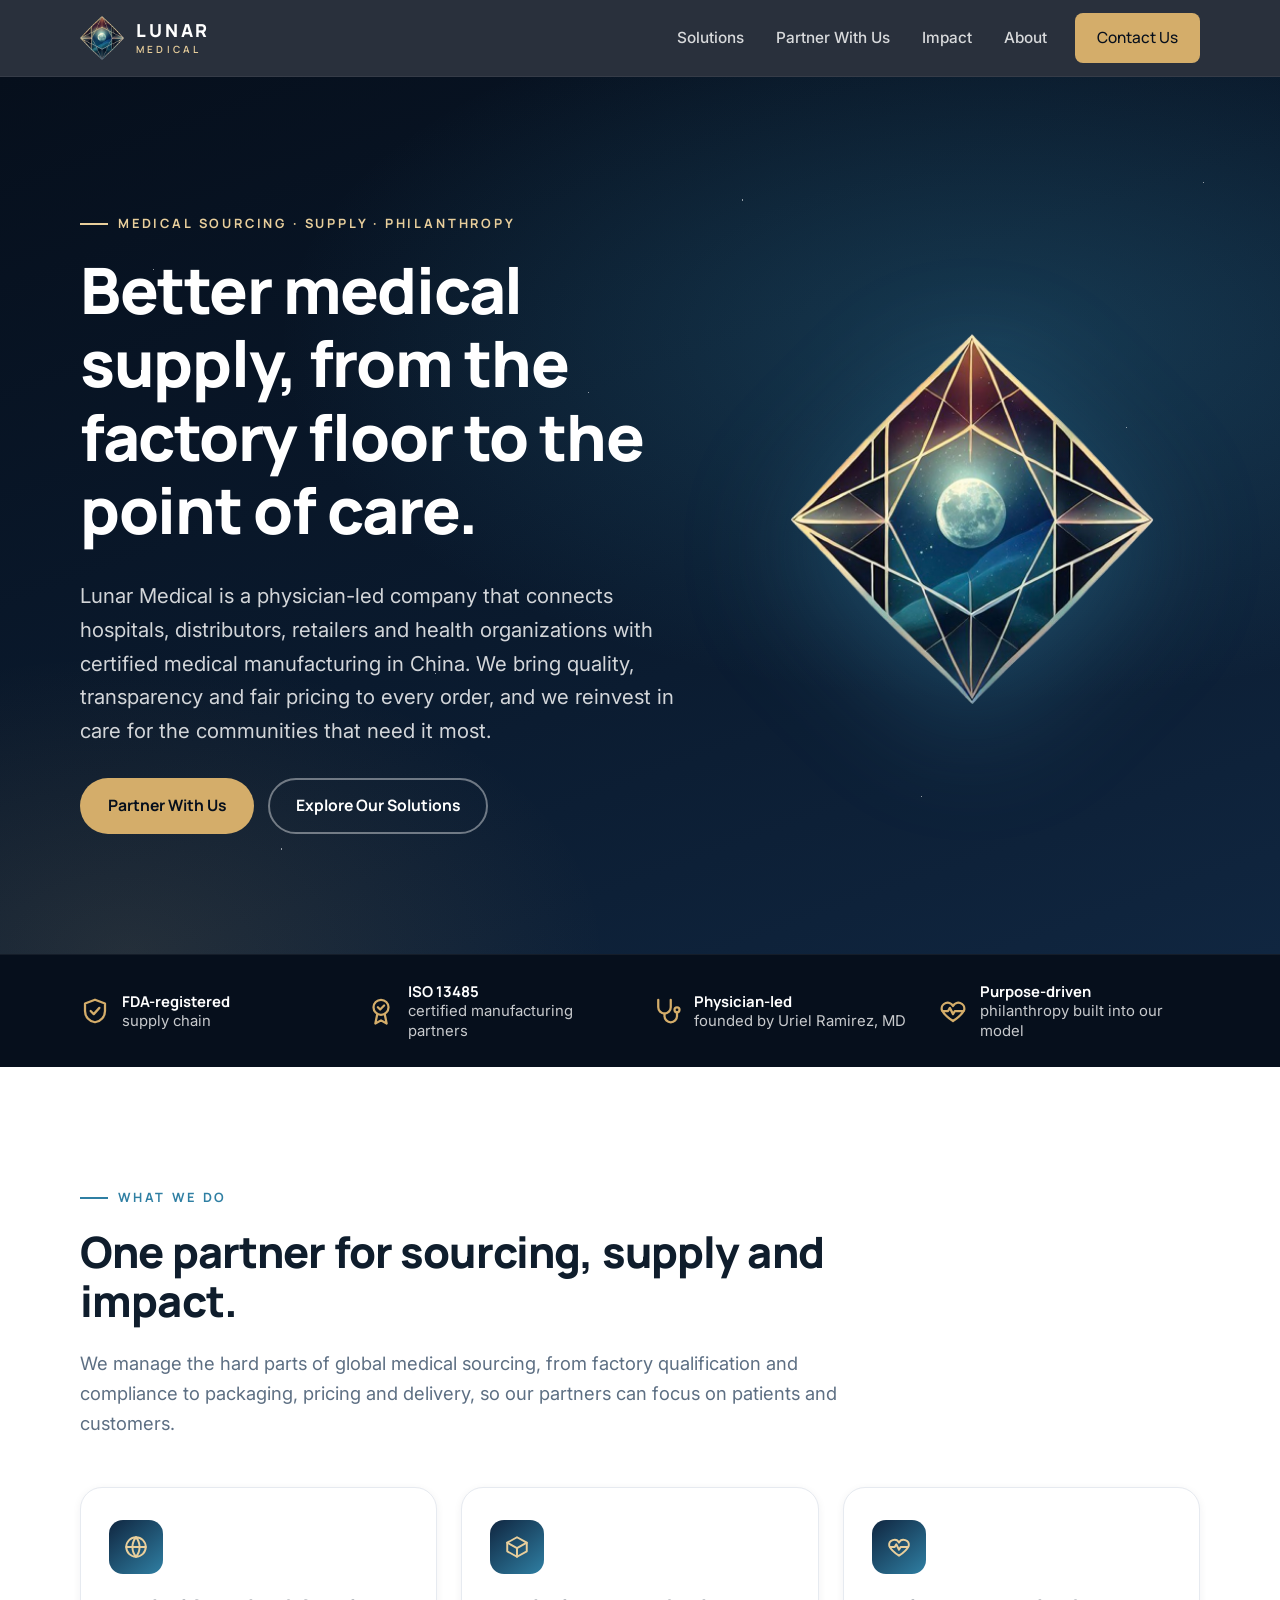
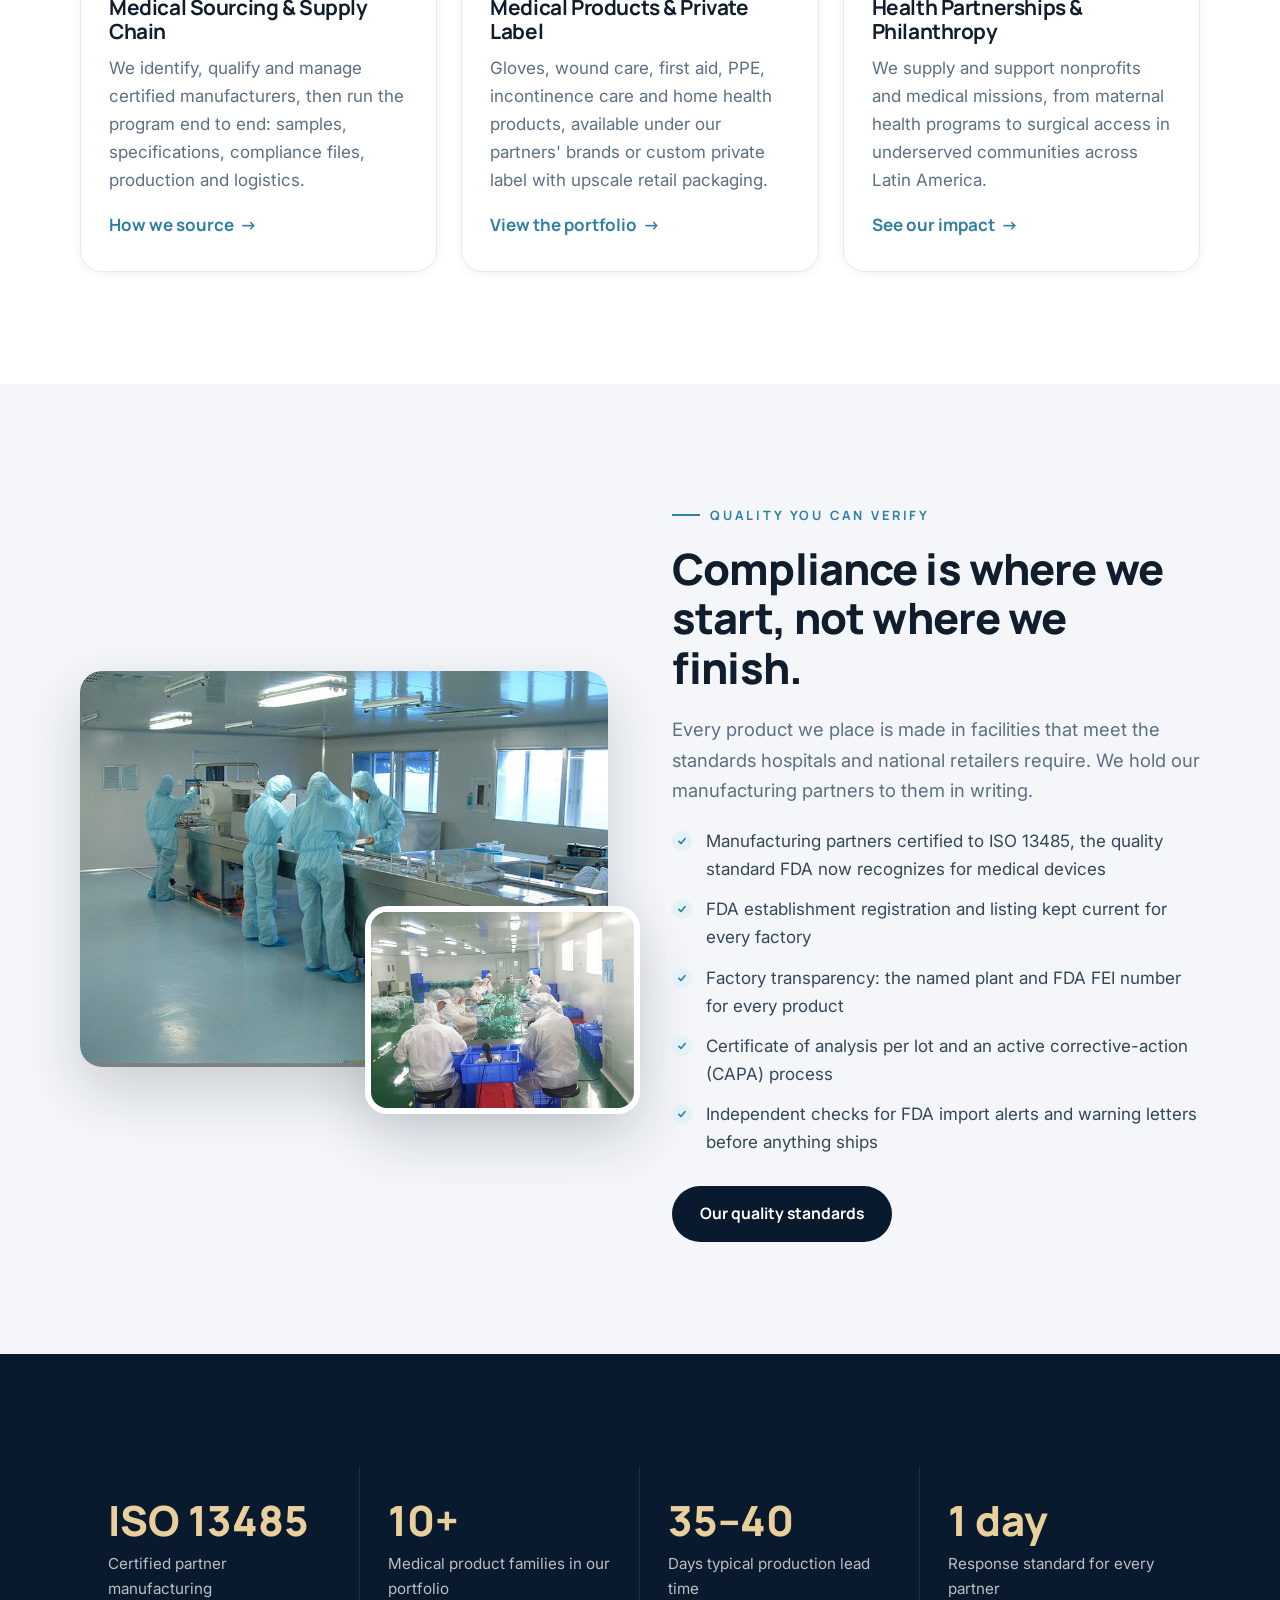
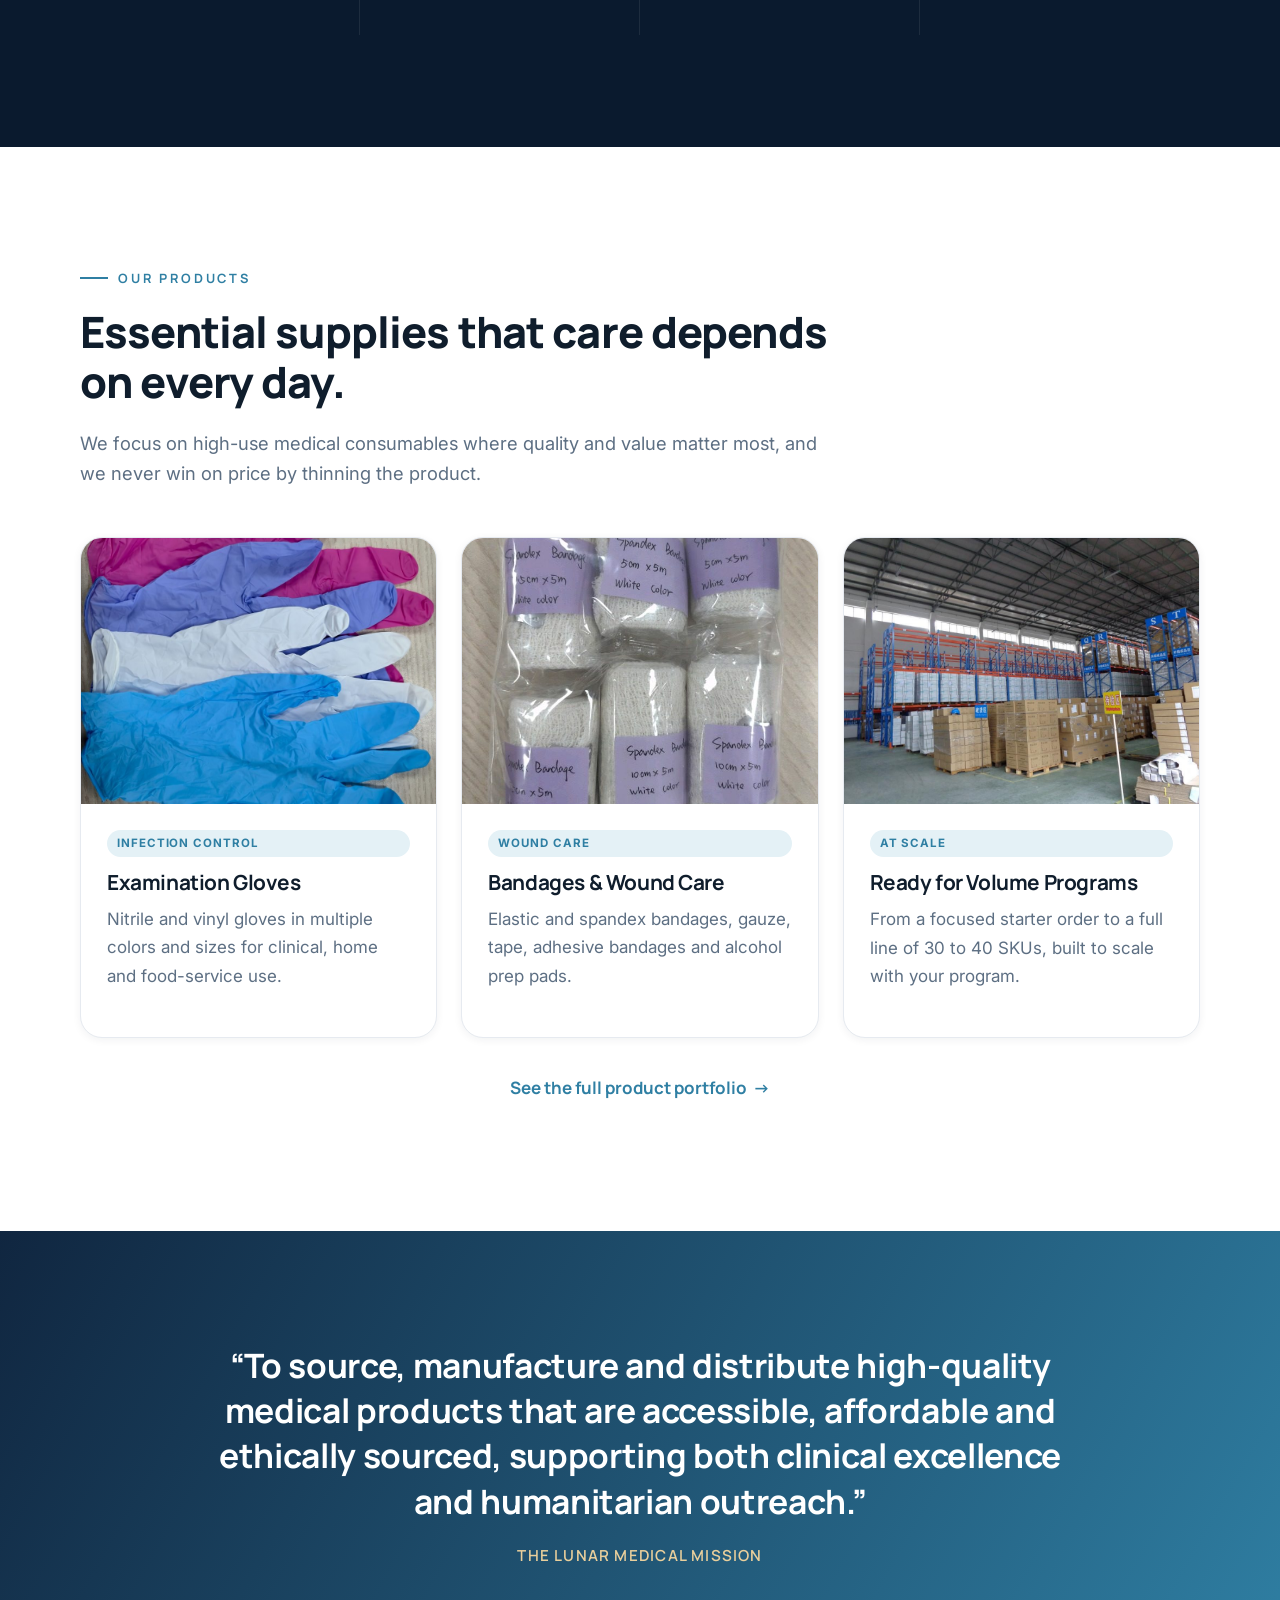
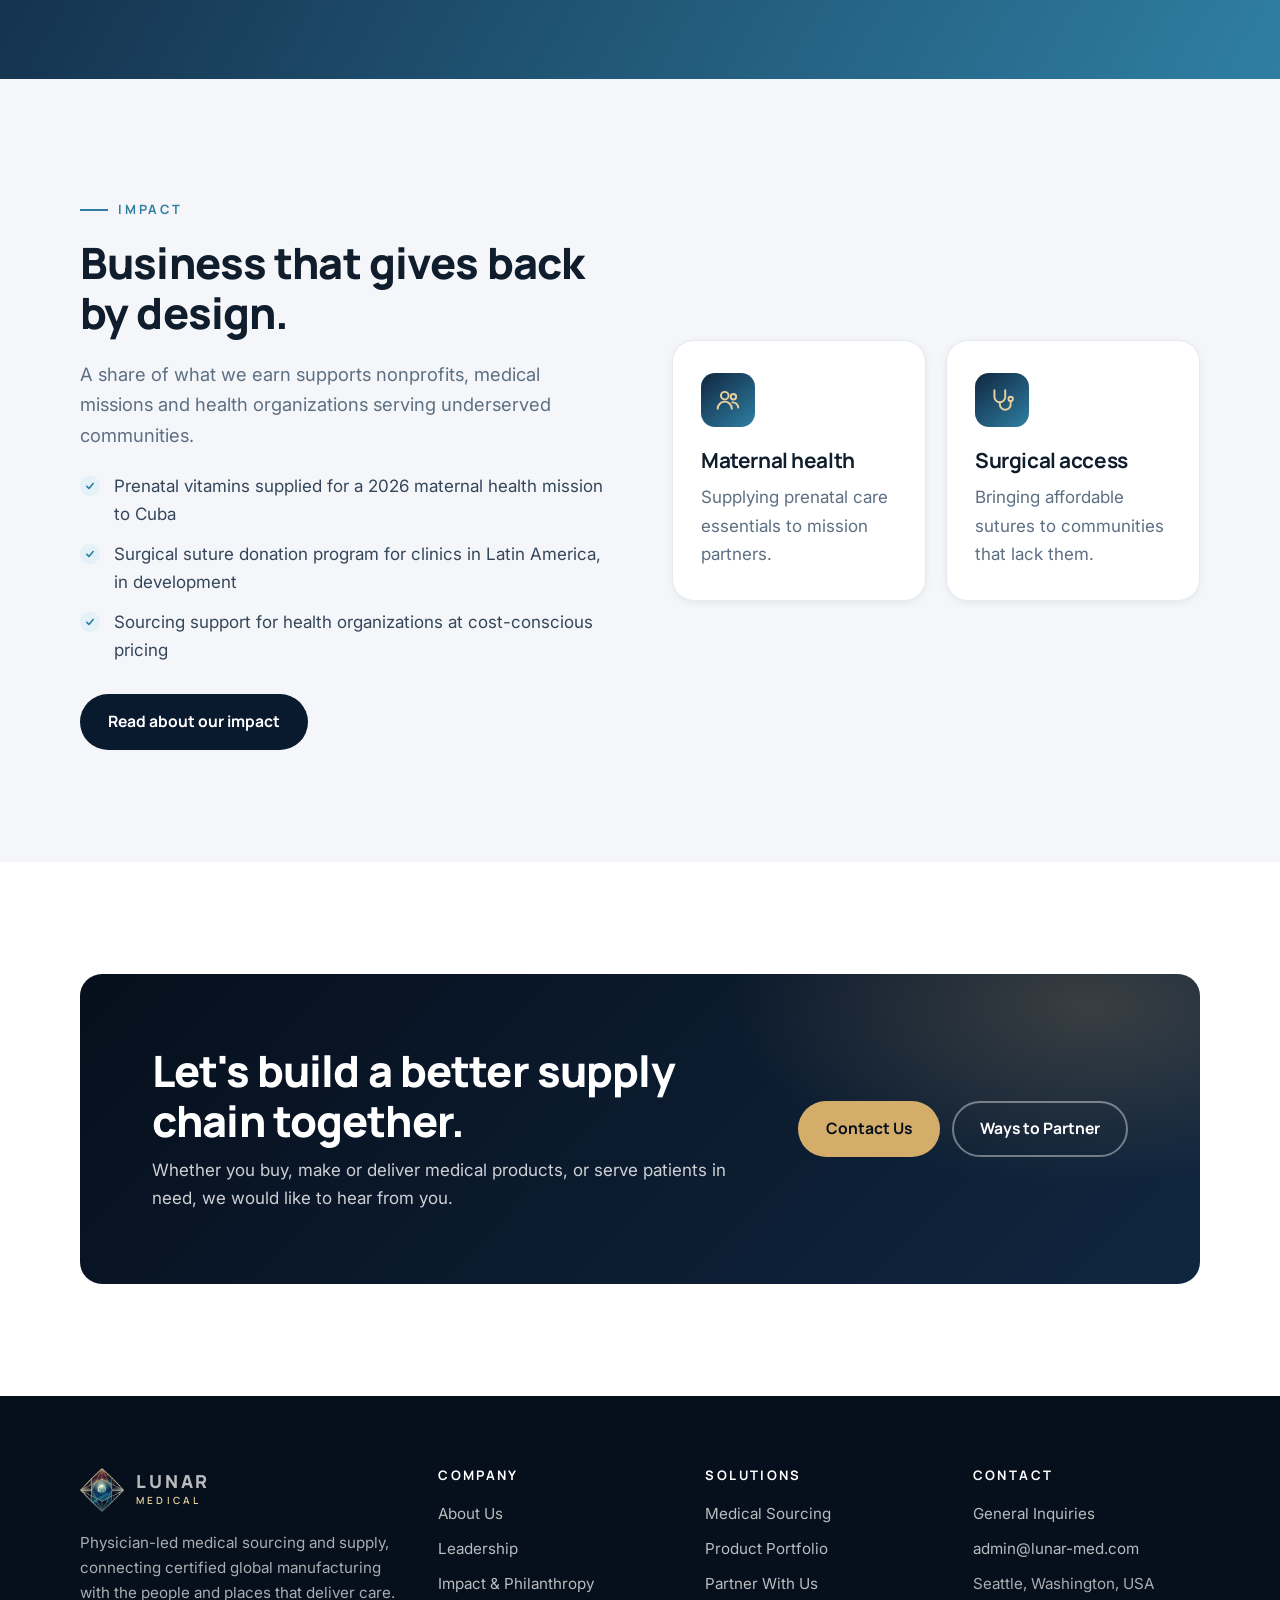
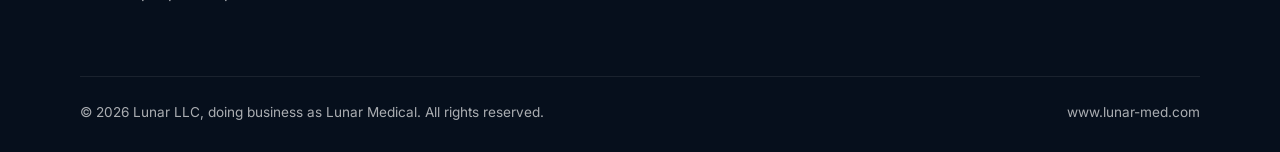
==== index.html @ c1285e65 "Add Lunar Medical company website Static multi-page site for www.lunar-med.com: home, solutions, par" ====
<!doctype html>
<html lang="en">
<head>
  <meta charset="utf-8">
  <meta name="viewport" content="width=device-width, initial-scale=1">
  <title>Lunar Medical | Medical Sourcing, Supply & Philanthropy</title>
  <meta name="description" content="Lunar Medical is a physician-led medical sourcing company connecting hospitals, distributors, retailers and health organizations with ISO 13485 certified, FDA-registered manufacturing.">
  <link rel="canonical" href="https://www.lunar-med.com/">
  <meta name="theme-color" content="#0a1a2e">
  <meta property="og:type" content="website">
  <meta property="og:site_name" content="Lunar Medical">
  <meta property="og:title" content="Lunar Medical | Medical Sourcing, Supply & Philanthropy">
  <meta property="og:description" content="Lunar Medical is a physician-led medical sourcing company connecting hospitals, distributors, retailers and health organizations with ISO 13485 certified, FDA-registered manufacturing.">
  <meta property="og:url" content="https://www.lunar-med.com/">
  <meta property="og:image" content="https://www.lunar-med.com/assets/img/og-image.jpg">
  <link rel="icon" type="image/png" sizes="32x32" href="assets/img/favicon-32.png">
  <link rel="apple-touch-icon" href="assets/img/favicon-180.png">
  <link rel="preconnect" href="https://fonts.googleapis.com">
  <link rel="preconnect" href="https://fonts.gstatic.com" crossorigin>
  <link href="https://fonts.googleapis.com/css2?family=Inter:wght@400;500;600;700&family=Manrope:wght@600;700;800&display=swap" rel="stylesheet">
  <link rel="stylesheet" href="assets/css/styles.css">
</head>
<body>
  <a class="skip-link" href="#main">Skip to content</a>
  <header class="site-header">
    <div class="container nav">
      <a class="brand" href="index.html" aria-label="Lunar Medical home">
        <img src="assets/img/logo-mark-128.png" alt="" width="44" height="44">
        <span class="brand-name">Lunar<small>Medical</small></span>
      </a>
      <button class="nav-toggle" aria-label="Open menu" aria-expanded="false" aria-controls="nav-links"><span></span></button>
      <nav aria-label="Main">
        <ul class="nav-links" id="nav-links">
          <li><a href="solutions.html">Solutions</a></li>
          <li><a href="partners.html">Partner With Us</a></li>
          <li><a href="impact.html">Impact</a></li>
          <li><a href="about.html">About</a></li>
          <li><a class="btn btn-gold" href="contact.html">Contact Us</a></li>
        </ul>
      </nav>
    </div>
  </header>

  <main id="main">
    <section class="hero" style="padding:0">
      <div class="container hero-grid">
        <div>
          <span class="eyebrow">Medical sourcing &middot; Supply &middot; Philanthropy</span>
          <h1>Better medical supply, from the factory floor to the point of care.</h1>
          <p class="hero-lead">Lunar Medical is a physician-led company that connects hospitals, distributors, retailers and health organizations with certified medical manufacturing in China. We bring quality, transparency and fair pricing to every order, and we reinvest in care for the communities that need it most.</p>
          <div class="hero-actions">
            <a class="btn btn-gold" href="partners.html">Partner With Us</a>
            <a class="btn btn-ghost" href="solutions.html">Explore Our Solutions</a>
          </div>
        </div>
        <div class="hero-mark">
          <img src="assets/img/logo-mark.png" alt="Lunar Medical emblem: a moon inside a geometric diamond" width="356" height="362">
        </div>
      </div>
    </section>

    <div class="trust-bar" role="region" aria-label="Our standards">
      <div class="container trust-items">
        <div class="trust-item"><svg viewBox="0 0 24 24" fill="none" stroke="currentColor" stroke-width="1.8" stroke-linecap="round" stroke-linejoin="round"><path d="M12 3l8 3v6c0 4.5-3.4 8.3-8 9-4.6-.7-8-4.5-8-9V6l8-3z"/><path d="M8.5 12l2.5 2.5 4.5-5"/></svg><span><strong>FDA-registered</strong>supply chain</span></div>
        <div class="trust-item"><svg viewBox="0 0 24 24" fill="none" stroke="currentColor" stroke-width="1.8" stroke-linecap="round" stroke-linejoin="round"><circle cx="12" cy="9" r="6"/><path d="M9 14.5L7.5 22l4.5-2.5 4.5 2.5-1.5-7.5"/><path d="M9.5 9l1.8 1.8L14.5 7.6"/></svg><span><strong>ISO 13485</strong>certified manufacturing partners</span></div>
        <div class="trust-item"><svg viewBox="0 0 24 24" fill="none" stroke="currentColor" stroke-width="1.8" stroke-linecap="round" stroke-linejoin="round"><path d="M5 3v6a5 5 0 0 0 10 0V3"/><path d="M10 14v2a5 5 0 0 0 10 0v-3"/><circle cx="20" cy="11" r="2"/></svg><span><strong>Physician-led</strong>founded by Uriel Ramirez, MD</span></div>
        <div class="trust-item"><svg viewBox="0 0 24 24" fill="none" stroke="currentColor" stroke-width="1.8" stroke-linecap="round" stroke-linejoin="round"><path d="M12 20s-7-4.4-9-9a4.8 4.8 0 0 1 9-3 4.8 4.8 0 0 1 9 3c-2 4.6-9 9-9 9z"/><path d="M3.5 12H8l1.5-2.5 2.5 5 1.5-2.5h7"/></svg><span><strong>Purpose-driven</strong>philanthropy built into our model</span></div>
      </div>
    </div>

    <section>
      <div class="container">
        <div class="section-head reveal">
          <span class="eyebrow">What we do</span>
          <h2>One partner for sourcing, supply and impact.</h2>
          <p class="lead">We manage the hard parts of global medical sourcing, from factory qualification and compliance to packaging, pricing and delivery, so our partners can focus on patients and customers.</p>
        </div>
        <div class="grid-3">
          <article class="card reveal">
            <div class="card-icon"><svg viewBox="0 0 24 24" fill="none" stroke="currentColor" stroke-width="1.8" stroke-linecap="round" stroke-linejoin="round"><circle cx="12" cy="12" r="9"/><path d="M3 12h18M12 3a14 14 0 0 1 0 18M12 3a14 14 0 0 0 0 18"/></svg></div>
            <h3>Medical Sourcing &amp; Supply Chain</h3>
            <p>We identify, qualify and manage certified manufacturers, then run the program end to end: samples, specifications, compliance files, production and logistics.</p>
            <a class="link-arrow" href="solutions.html#sourcing">How we source</a>
          </article>
          <article class="card reveal">
            <div class="card-icon"><svg viewBox="0 0 24 24" fill="none" stroke="currentColor" stroke-width="1.8" stroke-linecap="round" stroke-linejoin="round"><path d="M21 8l-9-5-9 5 9 5 9-5z"/><path d="M3 8v8l9 5 9-5V8"/><path d="M12 13v8"/></svg></div>
            <h3>Medical Products &amp; Private Label</h3>
            <p>Gloves, wound care, first aid, PPE, incontinence care and home health products, available under our partners' brands or custom private label with upscale retail packaging.</p>
            <a class="link-arrow" href="solutions.html#products">View the portfolio</a>
          </article>
          <article class="card reveal">
            <div class="card-icon"><svg viewBox="0 0 24 24" fill="none" stroke="currentColor" stroke-width="1.8" stroke-linecap="round" stroke-linejoin="round"><path d="M12 20s-7-4.4-9-9a4.8 4.8 0 0 1 9-3 4.8 4.8 0 0 1 9 3c-2 4.6-9 9-9 9z"/><path d="M3.5 12H8l1.5-2.5 2.5 5 1.5-2.5h7"/></svg></div>
            <h3>Health Partnerships &amp; Philanthropy</h3>
            <p>We supply and support nonprofits and medical missions, from maternal health programs to surgical access in underserved communities across Latin America.</p>
            <a class="link-arrow" href="impact.html">See our impact</a>
          </article>
        </div>
      </div>
    </section>

    <section class="section-tint">
      <div class="container grid-2">
        <div class="media-stack reveal">
          <div class="media-frame"><img src="assets/img/cleanroom-packaging.jpg" alt="Technicians in protective cleanroom suits operating a medical packaging line" width="800" height="600" loading="lazy"></div>
          <div class="media-frame"><img src="assets/img/cleanroom-assembly.jpg" alt="Production staff assembling medical devices in a cleanroom" width="800" height="602" loading="lazy"></div>
        </div>
        <div class="reveal">
          <span class="eyebrow">Quality you can verify</span>
          <h2>Compliance is where we start, not where we finish.</h2>
          <p class="lead">Every product we place is made in facilities that meet the standards hospitals and national retailers require. We hold our manufacturing partners to them in writing.</p>
          <ul class="check-list">
            <li>Manufacturing partners certified to ISO 13485, the quality standard FDA now recognizes for medical devices</li>
            <li>FDA establishment registration and listing kept current for every factory</li>
            <li>Factory transparency: the named plant and FDA FEI number for every product</li>
            <li>Certificate of analysis per lot and an active corrective-action (CAPA) process</li>
            <li>Independent checks for FDA import alerts and warning letters before anything ships</li>
          </ul>
          <a class="btn btn-dark" href="solutions.html#quality">Our quality standards</a>
        </div>
      </div>
    </section>

    <section class="section-dark">
      <div class="container">
        <div class="stats reveal">
          <div class="stat"><div class="stat-value">ISO 13485</div><div class="stat-label">Certified partner manufacturing</div></div>
          <div class="stat"><div class="stat-value">10+</div><div class="stat-label">Medical product families in our portfolio</div></div>
          <div class="stat"><div class="stat-value">35&ndash;40</div><div class="stat-label">Days typical production lead time</div></div>
          <div class="stat"><div class="stat-value">1 day</div><div class="stat-label">Response standard for every partner</div></div>
        </div>
      </div>
    </section>

    <section>
      <div class="container">
        <div class="section-head reveal">
          <span class="eyebrow">Our products</span>
          <h2>Essential supplies that care depends on every day.</h2>
          <p class="lead">We focus on high-use medical consumables where quality and value matter most, and we never win on price by thinning the product.</p>
        </div>
        <div class="grid-3">
          <article class="card photo-card reveal">
            <img src="assets/img/gloves.jpg" alt="Nitrile and vinyl examination gloves in blue, white, purple and pink" width="900" height="1200" loading="lazy">
            <div class="card-body">
              <span class="tag">Infection control</span>
              <h3>Examination Gloves</h3>
              <p>Nitrile and vinyl gloves in multiple colors and sizes for clinical, home and food-service use.</p>
            </div>
          </article>
          <article class="card photo-card reveal">
            <img src="assets/img/bandages.jpg" alt="Rolls of elastic bandages labeled with size and color" width="655" height="891" loading="lazy">
            <div class="card-body">
              <span class="tag">Wound care</span>
              <h3>Bandages &amp; Wound Care</h3>
              <p>Elastic and spandex bandages, gauze, tape, adhesive bandages and alcohol prep pads.</p>
            </div>
          </article>
          <article class="card photo-card reveal">
            <img src="assets/img/warehouse.jpg" alt="Medical products stacked on pallets and racking in a finished-goods warehouse" width="1000" height="750" loading="lazy">
            <div class="card-body">
              <span class="tag">At scale</span>
              <h3>Ready for Volume Programs</h3>
              <p>From a focused starter order to a full line of 30 to 40 SKUs, built to scale with your program.</p>
            </div>
          </article>
        </div>
        <p class="center" style="margin-top:36px"><a class="link-arrow" href="solutions.html#products">See the full product portfolio</a></p>
      </div>
    </section>

    <section class="mission-band">
      <div class="container reveal">
        <blockquote>
          &ldquo;To source, manufacture and distribute high-quality medical products that are accessible, affordable and ethically sourced, supporting both clinical excellence and humanitarian outreach.&rdquo;
          <cite>The Lunar Medical mission</cite>
        </blockquote>
      </div>
    </section>

    <section class="section-tint">
      <div class="container grid-2">
        <div class="reveal">
          <span class="eyebrow">Impact</span>
          <h2>Business that gives back by design.</h2>
          <p class="lead">A share of what we earn supports nonprofits, medical missions and health organizations serving underserved communities.</p>
          <ul class="check-list">
            <li>Prenatal vitamins supplied for a 2026 maternal health mission to Cuba</li>
            <li>Surgical suture donation program for clinics in Latin America, in development</li>
            <li>Sourcing support for health organizations at cost-conscious pricing</li>
          </ul>
          <a class="btn btn-dark" href="impact.html">Read about our impact</a>
        </div>
        <div class="grid-2" style="gap:20px">
          <article class="card reveal">
            <div class="card-icon"><svg viewBox="0 0 24 24" fill="none" stroke="currentColor" stroke-width="1.8" stroke-linecap="round" stroke-linejoin="round"><circle cx="9" cy="8" r="3.5"/><path d="M2.5 20a6.5 6.5 0 0 1 13 0"/><circle cx="17" cy="9" r="2.5"/><path d="M16 14.2a5 5 0 0 1 5.5 4.8"/></svg></div>
            <h3>Maternal health</h3>
            <p class="mb-0">Supplying prenatal care essentials to mission partners.</p>
          </article>
          <article class="card reveal">
            <div class="card-icon"><svg viewBox="0 0 24 24" fill="none" stroke="currentColor" stroke-width="1.8" stroke-linecap="round" stroke-linejoin="round"><path d="M5 3v6a5 5 0 0 0 10 0V3"/><path d="M10 14v2a5 5 0 0 0 10 0v-3"/><circle cx="20" cy="11" r="2"/></svg></div>
            <h3>Surgical access</h3>
            <p class="mb-0">Bringing affordable sutures to communities that lack them.</p>
          </article>
        </div>
      </div>
    </section>

    <section>
      <div class="container">
        <div class="cta reveal">
          <div>
            <h2>Let's build a better supply chain together.</h2>
            <p>Whether you buy, make or deliver medical products, or serve patients in need, we would like to hear from you.</p>
          </div>
          <div class="cta-actions">
            <a class="btn btn-gold" href="contact.html">Contact Us</a>
            <a class="btn btn-ghost" href="partners.html">Ways to Partner</a>
          </div>
        </div>
      </div>
    </section>
  </main>

  <footer class="site-footer">
    <div class="container">
      <div class="footer-grid">
        <div class="footer-brand">
          <a class="brand" href="index.html" aria-label="Lunar Medical home">
            <img src="assets/img/logo-mark-128.png" alt="" width="44" height="44">
            <span class="brand-name">Lunar<small>Medical</small></span>
          </a>
          <p>Physician-led medical sourcing and supply, connecting certified global manufacturing with the people and places that deliver care.</p>
        </div>
        <div>
          <h4>Company</h4>
          <ul>
            <li><a href="about.html">About Us</a></li>
            <li><a href="about.html#leadership">Leadership</a></li>
            <li><a href="impact.html">Impact &amp; Philanthropy</a></li>
          </ul>
        </div>
        <div>
          <h4>Solutions</h4>
          <ul>
            <li><a href="solutions.html#sourcing">Medical Sourcing</a></li>
            <li><a href="solutions.html#products">Product Portfolio</a></li>
            <li><a href="partners.html">Partner With Us</a></li>
          </ul>
        </div>
        <div>
          <h4>Contact</h4>
          <ul>
            <li><a href="contact.html">General Inquiries</a></li>
            <li><a href="mailto:admin@lunar-med.com">admin@lunar-med.com</a></li>
            <li>Seattle, Washington, USA</li>
          </ul>
        </div>
      </div>
      <div class="footer-bottom">
        <span>&copy; <span data-year>2026</span> Lunar LLC, doing business as Lunar Medical. All rights reserved.</span>
        <span>www.lunar-med.com</span>
      </div>
    </div>
  </footer>

  <script src="assets/js/main.js" defer></script>
</body>
</html>
---- assets/css/styles.css ----
/* Lunar Medical — site styles
   Palette drawn from the Lunar mark: night-sky navy, moonlight silver,
   ocean teal and the gold facet lines. */

:root {
  --navy-950: #060f1c;
  --navy-900: #0a1a2e;
  --navy-800: #102640;
  --navy-700: #183559;
  --teal-600: #2f7fa3;
  --teal-500: #3a93b8;
  --teal-100: #e4f1f6;
  --gold-500: #d4ad6a;
  --gold-300: #e9cf9c;
  --silver-100: #f4f6f9;
  --silver-200: #e6eaf0;
  --ink-900: #0f1d2c;
  --ink-700: #34465a;
  --ink-500: #5d6f83;
  --white: #ffffff;

  --font-head: "Manrope", "Segoe UI", system-ui, sans-serif;
  --font-body: "Inter", "Segoe UI", system-ui, sans-serif;

  --radius: 14px;
  --radius-lg: 22px;
  --shadow-sm: 0 2px 8px rgba(10, 26, 46, 0.06);
  --shadow-md: 0 12px 32px rgba(10, 26, 46, 0.10);
  --shadow-lg: 0 24px 60px rgba(10, 26, 46, 0.18);
  --max: 1200px;
  --gutter: clamp(16px, 4vw, 40px);
}

*, *::before, *::after { box-sizing: border-box; }

html { scroll-behavior: smooth; -webkit-text-size-adjust: 100%; }

body {
  margin: 0;
  font-family: var(--font-body);
  font-size: 17px;
  line-height: 1.65;
  color: var(--ink-700);
  background: var(--white);
  -webkit-font-smoothing: antialiased;
}

img { max-width: 100%; display: block; }
a { color: var(--teal-600); text-decoration: none; }
a:hover { color: var(--navy-700); }

h1, h2, h3, h4 {
  font-family: var(--font-head);
  color: var(--ink-900);
  line-height: 1.15;
  margin: 0 0 0.5em;
  letter-spacing: -0.02em;
}
h1 { font-size: clamp(2.3rem, 5.2vw, 4rem); font-weight: 800; }
h2 { font-size: clamp(1.8rem, 3.4vw, 2.7rem); font-weight: 800; }
h3 { font-size: 1.3rem; font-weight: 700; }
p { margin: 0 0 1em; }

.container { width: 100%; max-width: var(--max); margin: 0 auto; padding: 0 var(--gutter); }

.skip-link {
  position: absolute; left: -9999px; top: 0;
  background: var(--gold-500); color: var(--navy-950); padding: 10px 16px; z-index: 1000;
}
.skip-link:focus { left: 12px; top: 12px; }

:focus-visible { outline: 3px solid var(--gold-500); outline-offset: 3px; }

/* ---------- Header ---------- */
.site-header {
  position: sticky; top: 0; z-index: 100;
  background: rgba(6, 15, 28, 0.86);
  backdrop-filter: saturate(140%) blur(14px);
  -webkit-backdrop-filter: saturate(140%) blur(14px);
  border-bottom: 1px solid rgba(255, 255, 255, 0.06);
}
.nav { display: flex; align-items: center; justify-content: space-between; height: 76px; }
.brand { display: flex; align-items: center; gap: 12px; color: var(--white); }
.brand:hover { color: var(--white); }
.brand img { width: 44px; height: 44px; object-fit: contain; }
.brand-name {
  font-family: var(--font-head); font-weight: 800; font-size: 1.12rem;
  letter-spacing: 0.16em; text-transform: uppercase; line-height: 1;
}
.brand-name small {
  display: block; font-size: 0.62rem; letter-spacing: 0.32em;
  color: var(--gold-300); font-weight: 600; margin-top: 5px;
}

.nav-links { display: flex; align-items: center; gap: 4px; list-style: none; margin: 0; padding: 0; }
.nav-links a {
  display: block; padding: 10px 14px; border-radius: 8px;
  color: rgba(255, 255, 255, 0.82); font-weight: 500; font-size: 0.96rem;
}
.nav-links a:hover, .nav-links a[aria-current="page"] { color: var(--white); background: rgba(255, 255, 255, 0.07); }
.nav-links .btn { margin-left: 10px; }

.nav-toggle {
  display: none; background: none; border: 0; color: var(--white);
  width: 44px; height: 44px; border-radius: 8px; cursor: pointer;
}
.nav-toggle span, .nav-toggle span::before, .nav-toggle span::after {
  display: block; width: 22px; height: 2px; background: currentColor; margin: 0 auto;
  position: relative; transition: transform .25s ease, opacity .25s ease;
}
.nav-toggle span::before, .nav-toggle span::after { content: ""; position: absolute; left: 0; }
.nav-toggle span::before { top: -7px; }
.nav-toggle span::after { top: 7px; }
.nav-open .nav-toggle span { background: transparent; }
.nav-open .nav-toggle span::before { transform: translateY(7px) rotate(45deg); }
.nav-open .nav-toggle span::after { transform: translateY(-7px) rotate(-45deg); }

@media (max-width: 920px) {
  .nav-toggle { display: block; }
  .nav-links {
    position: absolute; top: 76px; left: 0; right: 0;
    flex-direction: column; align-items: stretch; gap: 0;
    background: var(--navy-950); padding: 8px var(--gutter) 20px;
    border-bottom: 1px solid rgba(255, 255, 255, 0.08);
    display: none;
  }
  .nav-open .nav-links { display: flex; }
  .nav-links a { padding: 14px 6px; border-bottom: 1px solid rgba(255, 255, 255, 0.06); border-radius: 0; }
  .nav-links .btn { margin: 16px 0 0; text-align: center; border-radius: 999px; }
}

/* ---------- Buttons ---------- */
.btn {
  display: inline-flex; align-items: center; justify-content: center; gap: 8px;
  padding: 13px 26px; border-radius: 999px; border: 2px solid transparent;
  font-family: var(--font-head); font-weight: 700; font-size: 0.98rem;
  cursor: pointer; transition: transform .15s ease, background .2s ease, color .2s ease, border-color .2s ease;
}
.btn:hover { transform: translateY(-1px); }
.btn-gold { background: var(--gold-500); color: var(--navy-950) !important; }
.btn-gold:hover { background: var(--gold-300); }
.btn-ghost { border-color: rgba(255, 255, 255, 0.4); color: var(--white) !important; }
.btn-ghost:hover { border-color: var(--white); background: rgba(255, 255, 255, 0.08); }
.btn-dark { background: var(--navy-900); color: var(--white) !important; }
.btn-dark:hover { background: var(--navy-700); }
.btn-outline { border-color: var(--navy-900); color: var(--navy-900) !important; }
.btn-outline:hover { background: var(--navy-900); color: var(--white) !important; }
.nav-links .btn { padding: 10px 20px; }
.nav-links a.btn:hover, .nav-links a.btn[aria-current="page"] { background: var(--gold-300); color: var(--navy-950); }

.link-arrow { font-weight: 700; font-family: var(--font-head); display: inline-flex; align-items: center; gap: 6px; }
.link-arrow::after { content: "→"; transition: transform .2s ease; }
.link-arrow:hover::after { transform: translateX(4px); }

/* ---------- Hero ---------- */
.hero {
  position: relative; overflow: hidden; color: var(--white);
  background:
    radial-gradient(1200px 600px at 78% 30%, rgba(58, 147, 184, 0.28), transparent 60%),
    radial-gradient(800px 500px at 10% 100%, rgba(212, 173, 106, 0.12), transparent 60%),
    linear-gradient(160deg, var(--navy-950) 0%, var(--navy-900) 55%, var(--navy-800) 100%);
}
.hero::before {
  /* faint starfield */
  content: ""; position: absolute; inset: 0; opacity: .55; pointer-events: none;
  background-image:
    radial-gradient(1px 1px at 12% 22%, #fff 50%, transparent 51%),
    radial-gradient(1px 1px at 34% 68%, #fff 50%, transparent 51%),
    radial-gradient(1.5px 1.5px at 58% 14%, #fff 50%, transparent 51%),
    radial-gradient(1px 1px at 72% 82%, #fff 50%, transparent 51%),
    radial-gradient(1px 1px at 88% 40%, #fff 50%, transparent 51%),
    radial-gradient(1.5px 1.5px at 22% 88%, #fff 50%, transparent 51%),
    radial-gradient(1px 1px at 46% 36%, #fff 50%, transparent 51%),
    radial-gradient(1px 1px at 94% 12%, #fff 50%, transparent 51%);
}
.hero h1, .hero h2, .hero h3 { color: var(--white); }
.hero-grid {
  position: relative; display: grid; grid-template-columns: 1.15fr 0.85fr;
  align-items: center; gap: 48px; padding-top: clamp(64px, 10vw, 128px); padding-bottom: clamp(72px, 10vw, 120px);
}
.eyebrow {
  display: inline-flex; align-items: center; gap: 10px;
  font-family: var(--font-head); font-weight: 700; font-size: 0.8rem;
  letter-spacing: 0.22em; text-transform: uppercase; color: var(--teal-600);
  margin-bottom: 18px;
}
.eyebrow::before { content: ""; width: 28px; height: 2px; background: currentColor; }
.hero .eyebrow, .section-dark .eyebrow { color: var(--gold-300); }
.hero-lead { font-size: clamp(1.08rem, 1.6vw, 1.28rem); color: rgba(255, 255, 255, 0.82); max-width: 40em; }
.hero-actions { display: flex; flex-wrap: wrap; gap: 14px; margin-top: 30px; }
.hero-mark { display: flex; justify-content: center; }
.hero-mark img {
  width: min(420px, 80%); height: auto; filter: drop-shadow(0 30px 60px rgba(58, 147, 184, 0.35));
  animation: float 9s ease-in-out infinite;
}
@keyframes float { 0%, 100% { transform: translateY(0); } 50% { transform: translateY(-14px); } }
@media (prefers-reduced-motion: reduce) {
  .hero-mark img { animation: none; }
  html { scroll-behavior: auto; }
  .reveal { opacity: 1 !important; transform: none !important; }
}

.page-hero .hero-grid { grid-template-columns: 1fr; padding-top: clamp(56px, 8vw, 96px); padding-bottom: clamp(56px, 8vw, 96px); }
.page-hero h1 { font-size: clamp(2.1rem, 4.4vw, 3.3rem); max-width: 18em; }

@media (max-width: 860px) {
  .hero-grid { grid-template-columns: 1fr; text-align: left; }
  .hero-mark { order: -1; justify-content: flex-start; }
  .hero-mark img { width: 150px; }
}

/* ---------- Trust bar ---------- */
.trust-bar { background: var(--navy-950); color: rgba(255, 255, 255, 0.78); border-top: 1px solid rgba(255, 255, 255, 0.06); }
.trust-items { display: grid; grid-template-columns: repeat(4, 1fr); gap: 24px; padding-top: 26px; padding-bottom: 26px; }
.trust-item { display: flex; align-items: center; gap: 12px; font-size: 0.93rem; line-height: 1.35; }
.trust-item svg { flex: none; width: 30px; height: 30px; color: var(--gold-500); }
.trust-item strong { color: var(--white); display: block; font-family: var(--font-head); }
@media (max-width: 860px) { .trust-items { grid-template-columns: 1fr 1fr; } }
@media (max-width: 480px) { .trust-items { grid-template-columns: 1fr; } }

/* ---------- Sections ---------- */
section { padding: clamp(64px, 9vw, 112px) 0; }
.section-tint { background: var(--silver-100); }
.section-dark { background: var(--navy-900); color: rgba(255, 255, 255, 0.8); }
.section-dark h2, .section-dark h3 { color: var(--white); }
.section-head { max-width: 760px; margin-bottom: 48px; }
.section-head.center { margin-left: auto; margin-right: auto; text-align: center; }
.section-head.center .eyebrow::before { display: none; }
.lead { font-size: 1.15rem; color: var(--ink-500); }
.section-dark .lead { color: rgba(255, 255, 255, 0.72); }

.grid-2 { display: grid; grid-template-columns: 1fr 1fr; gap: clamp(32px, 5vw, 72px); align-items: center; }
.grid-3 { display: grid; grid-template-columns: repeat(3, 1fr); gap: 24px; }
.grid-4 { display: grid; grid-template-columns: repeat(4, 1fr); gap: 24px; }
@media (max-width: 980px) { .grid-4 { grid-template-columns: 1fr 1fr; } }
@media (max-width: 860px) { .grid-2, .grid-3 { grid-template-columns: 1fr; } }
@media (max-width: 560px) { .grid-4 { grid-template-columns: 1fr; } }

/* ---------- Cards ---------- */
.card {
  background: var(--white); border: 1px solid var(--silver-200); border-radius: var(--radius-lg);
  padding: 32px 28px; box-shadow: var(--shadow-sm);
  transition: transform .25s ease, box-shadow .25s ease, border-color .25s ease;
  display: flex; flex-direction: column;
}
.card:hover { transform: translateY(-4px); box-shadow: var(--shadow-md); border-color: transparent; }
.card p { color: var(--ink-500); }
.card .link-arrow { margin-top: auto; }
.card-icon {
  width: 54px; height: 54px; border-radius: 14px; display: grid; place-items: center;
  background: linear-gradient(140deg, var(--navy-800), var(--teal-600)); color: var(--gold-300);
  margin-bottom: 22px;
}
.card-icon svg { width: 26px; height: 26px; }

.section-dark .card { background: rgba(255, 255, 255, 0.04); border-color: rgba(255, 255, 255, 0.08); box-shadow: none; }
.section-dark .card h3 { color: var(--white); }
.section-dark .card p { color: rgba(255, 255, 255, 0.7); }

.photo-card { padding: 0; overflow: hidden; }
.photo-card img { width: 100%; height: auto; aspect-ratio: 4 / 3; object-fit: cover; }
.photo-card .card-body { padding: 26px 26px 30px; display: flex; flex-direction: column; flex: 1; }

/* ---------- Media ---------- */
.media-frame { position: relative; border-radius: var(--radius-lg); overflow: hidden; box-shadow: var(--shadow-lg); }
.media-frame img { width: 100%; height: auto; object-fit: cover; aspect-ratio: 4 / 3; }
.media-stack { position: relative; }
.media-stack .media-frame:nth-child(2) {
  position: absolute; width: 52%; right: -6%; bottom: -12%;
  border: 6px solid var(--white);
}
@media (max-width: 860px) {
  .media-stack { padding-bottom: 0; }
  .media-stack .media-frame:nth-child(2) { position: relative; width: 70%; right: auto; bottom: auto; margin: -18% 0 0 auto; }
}

.check-list { list-style: none; padding: 0; margin: 22px 0 30px; }
.check-list li { position: relative; padding-left: 34px; margin-bottom: 12px; }
.check-list li::before {
  content: ""; position: absolute; left: 0; top: 4px; width: 20px; height: 20px; border-radius: 50%;
  background: var(--teal-100) url("data:image/svg+xml,%3Csvg xmlns='http://www.w3.org/2000/svg' viewBox='0 0 20 20' fill='none' stroke='%232f7fa3' stroke-width='2.4' stroke-linecap='round' stroke-linejoin='round'%3E%3Cpath d='M5.5 10.5l3 3 6-7'/%3E%3C/svg%3E") center / 14px no-repeat;
}
.section-dark .check-list li::before { background-color: rgba(212, 173, 106, 0.16); }

/* ---------- Stats ---------- */
.stats { display: grid; grid-template-columns: repeat(4, 1fr); gap: 0; border-radius: var(--radius-lg); overflow: hidden; }
.stat { padding: 34px 28px; border-right: 1px solid rgba(255, 255, 255, 0.08); }
.stat:last-child { border-right: 0; }
.stat-value { font-family: var(--font-head); font-weight: 800; font-size: clamp(1.9rem, 3.4vw, 2.6rem); white-space: nowrap; color: var(--gold-300); line-height: 1; }
.stat-label { margin-top: 10px; font-size: 0.95rem; color: rgba(255, 255, 255, 0.72); }
@media (max-width: 860px) {
  .stats { grid-template-columns: 1fr 1fr; }
  .stat:nth-child(2) { border-right: 0; }
  .stat:nth-child(-n+2) { border-bottom: 1px solid rgba(255, 255, 255, 0.08); }
}

/* ---------- Process steps ---------- */
.steps { counter-reset: step; display: grid; grid-template-columns: repeat(4, 1fr); gap: 24px; }
.step { position: relative; padding-top: 64px; }
.step::before {
  counter-increment: step; content: "0" counter(step);
  position: absolute; top: 0; left: 0; font-family: var(--font-head); font-weight: 800; font-size: 2.4rem;
  color: transparent; -webkit-text-stroke: 1.5px var(--teal-600);
}
.step::after { content: ""; position: absolute; top: 24px; left: 76px; right: -12px; height: 1px; background: var(--silver-200); }
.step:last-child::after { display: none; }
@media (max-width: 980px) { .steps { grid-template-columns: 1fr 1fr; } .step::after { display: none; } }
@media (max-width: 560px) { .steps { grid-template-columns: 1fr; } }

/* ---------- Quote / mission band ---------- */
.mission-band { background: linear-gradient(120deg, var(--navy-800), var(--teal-600)); color: var(--white); }
.mission-band blockquote {
  margin: 0 auto; max-width: 900px; text-align: center;
  font-family: var(--font-head); font-weight: 700; font-size: clamp(1.4rem, 2.8vw, 2.1rem); line-height: 1.35;
  letter-spacing: -0.01em;
}
.mission-band cite { display: block; margin-top: 22px; font-style: normal; font-size: 0.95rem; font-weight: 600; color: var(--gold-300); letter-spacing: 0.08em; text-transform: uppercase; }

/* ---------- CTA ---------- */
.cta {
  border-radius: var(--radius-lg); padding: clamp(40px, 6vw, 72px);
  background:
    radial-gradient(600px 300px at 90% 10%, rgba(212, 173, 106, 0.22), transparent 60%),
    linear-gradient(135deg, var(--navy-950), var(--navy-800));
  color: rgba(255, 255, 255, 0.8);
  display: grid; grid-template-columns: 1fr auto; align-items: center; gap: 32px;
}
.cta h2 { color: var(--white); margin-bottom: 10px; }
.cta p { margin: 0; max-width: 38em; }
.cta-actions { display: flex; gap: 12px; flex-wrap: wrap; }
@media (max-width: 860px) { .cta { grid-template-columns: 1fr; } }

/* ---------- Product list ---------- */
.product-grid { display: grid; grid-template-columns: repeat(3, 1fr); gap: 20px; }
.product { padding: 26px; border-radius: var(--radius); border: 1px solid var(--silver-200); background: var(--white); }
.product h3 { font-size: 1.1rem; margin-bottom: 6px; }
.product p { font-size: 0.95rem; color: var(--ink-500); margin: 0; }
.tag {
  display: inline-block; font-size: 0.72rem; font-weight: 700; letter-spacing: 0.08em; text-transform: uppercase;
  color: var(--teal-600); background: var(--teal-100); padding: 4px 10px; border-radius: 999px; margin-bottom: 14px;
}
.tag-gold { color: #8a6526; background: #f8efdd; }
@media (max-width: 860px) { .product-grid { grid-template-columns: 1fr 1fr; } }
@media (max-width: 560px) { .product-grid { grid-template-columns: 1fr; } }

/* ---------- Leadership ---------- */
.leader { display: grid; grid-template-columns: 220px 1fr; gap: 40px; align-items: center; }
.leader-portrait {
  width: 220px; height: 220px; border-radius: 50%; display: grid; place-items: center;
  background: linear-gradient(140deg, var(--navy-900), var(--teal-600));
  font-family: var(--font-head); font-weight: 800; font-size: 3.6rem; color: var(--gold-300); letter-spacing: 0.04em;
  box-shadow: var(--shadow-md);
}
.leader-role { color: var(--teal-600); font-weight: 700; font-family: var(--font-head); margin-bottom: 14px; }
@media (max-width: 700px) { .leader { grid-template-columns: 1fr; } .leader-portrait { width: 140px; height: 140px; font-size: 2.4rem; } }

/* ---------- Contact ---------- */
.contact-grid { display: grid; grid-template-columns: 0.85fr 1.15fr; gap: clamp(32px, 5vw, 64px); align-items: start; }
@media (max-width: 900px) { .contact-grid { grid-template-columns: 1fr; } }
.contact-info { display: grid; gap: 18px; }
.contact-line { display: flex; gap: 16px; align-items: flex-start; padding: 22px; border-radius: var(--radius); background: var(--white); border: 1px solid var(--silver-200); }
.contact-line .card-icon { width: 46px; height: 46px; margin: 0; flex: none; border-radius: 12px; }
.contact-line .card-icon svg { width: 22px; height: 22px; }
.contact-line h3 { font-size: 1rem; margin-bottom: 2px; }
.contact-line p { margin: 0; color: var(--ink-500); font-size: 0.96rem; overflow-wrap: anywhere; }

.form-card { background: var(--white); border-radius: var(--radius-lg); padding: clamp(26px, 4vw, 44px); box-shadow: var(--shadow-md); border: 1px solid var(--silver-200); }
.form-row { display: grid; grid-template-columns: 1fr 1fr; gap: 18px; }
@media (max-width: 600px) { .form-row { grid-template-columns: 1fr; } }
.field { margin-bottom: 18px; }
.field label { display: block; font-weight: 600; font-size: 0.92rem; color: var(--ink-900); margin-bottom: 7px; }
.field label .opt { color: var(--ink-500); font-weight: 400; }
.field input, .field select, .field textarea {
  width: 100%; font: inherit; font-size: 1rem; color: var(--ink-900);
  padding: 13px 15px; border: 1.5px solid var(--silver-200); border-radius: 10px; background: var(--silver-100);
  transition: border-color .2s ease, background .2s ease, box-shadow .2s ease;
}
.field textarea { min-height: 150px; resize: vertical; }
.field input:focus, .field select:focus, .field textarea:focus {
  outline: none; border-color: var(--teal-600); background: var(--white); box-shadow: 0 0 0 4px rgba(47, 127, 163, 0.14);
}
.field input:user-invalid, .field textarea:user-invalid, .field select:user-invalid { border-color: #c0392b; }
.consent { display: flex; gap: 10px; align-items: flex-start; font-size: 0.9rem; color: var(--ink-500); margin: 6px 0 22px; }
.consent input { margin-top: 5px; width: 18px; height: 18px; flex: none; accent-color: var(--teal-600); }
.hp { position: absolute; left: -9999px; width: 1px; height: 1px; overflow: hidden; }
.form-status { margin-top: 16px; font-weight: 600; min-height: 1.5em; }
.form-status.ok { color: #1e7a4f; }
.form-status.err { color: #b03a2e; }

/* ---------- Footer ---------- */
.site-footer { background: var(--navy-950); color: rgba(255, 255, 255, 0.66); padding: 72px 0 28px; font-size: 0.95rem; }
.footer-grid { display: grid; grid-template-columns: 1.4fr 1fr 1fr 1fr; gap: 40px; }
.site-footer h4 { color: var(--white); font-size: 0.82rem; letter-spacing: 0.18em; text-transform: uppercase; margin-bottom: 18px; }
.site-footer ul { list-style: none; padding: 0; margin: 0; }
.site-footer li { margin-bottom: 10px; }
.site-footer a { color: rgba(255, 255, 255, 0.72); }
.site-footer a:hover { color: var(--gold-300); }
.footer-brand p { margin-top: 18px; max-width: 28em; }
.footer-bottom {
  margin-top: 56px; padding-top: 24px; border-top: 1px solid rgba(255, 255, 255, 0.08);
  display: flex; justify-content: space-between; gap: 16px; flex-wrap: wrap; font-size: 0.85rem;
}
@media (max-width: 860px) { .footer-grid { grid-template-columns: 1fr 1fr; } .footer-brand { grid-column: 1 / -1; } }
@media (max-width: 480px) { .footer-grid { grid-template-columns: 1fr; } }

/* ---------- Reveal on scroll ---------- */
.js .reveal { opacity: 0; transform: translateY(22px); transition: opacity .7s ease, transform .7s ease; }
.js .reveal.is-visible { opacity: 1; transform: none; }

.mt-0 { margin-top: 0; }
.mb-0 { margin-bottom: 0; }
.center { text-align: center; }
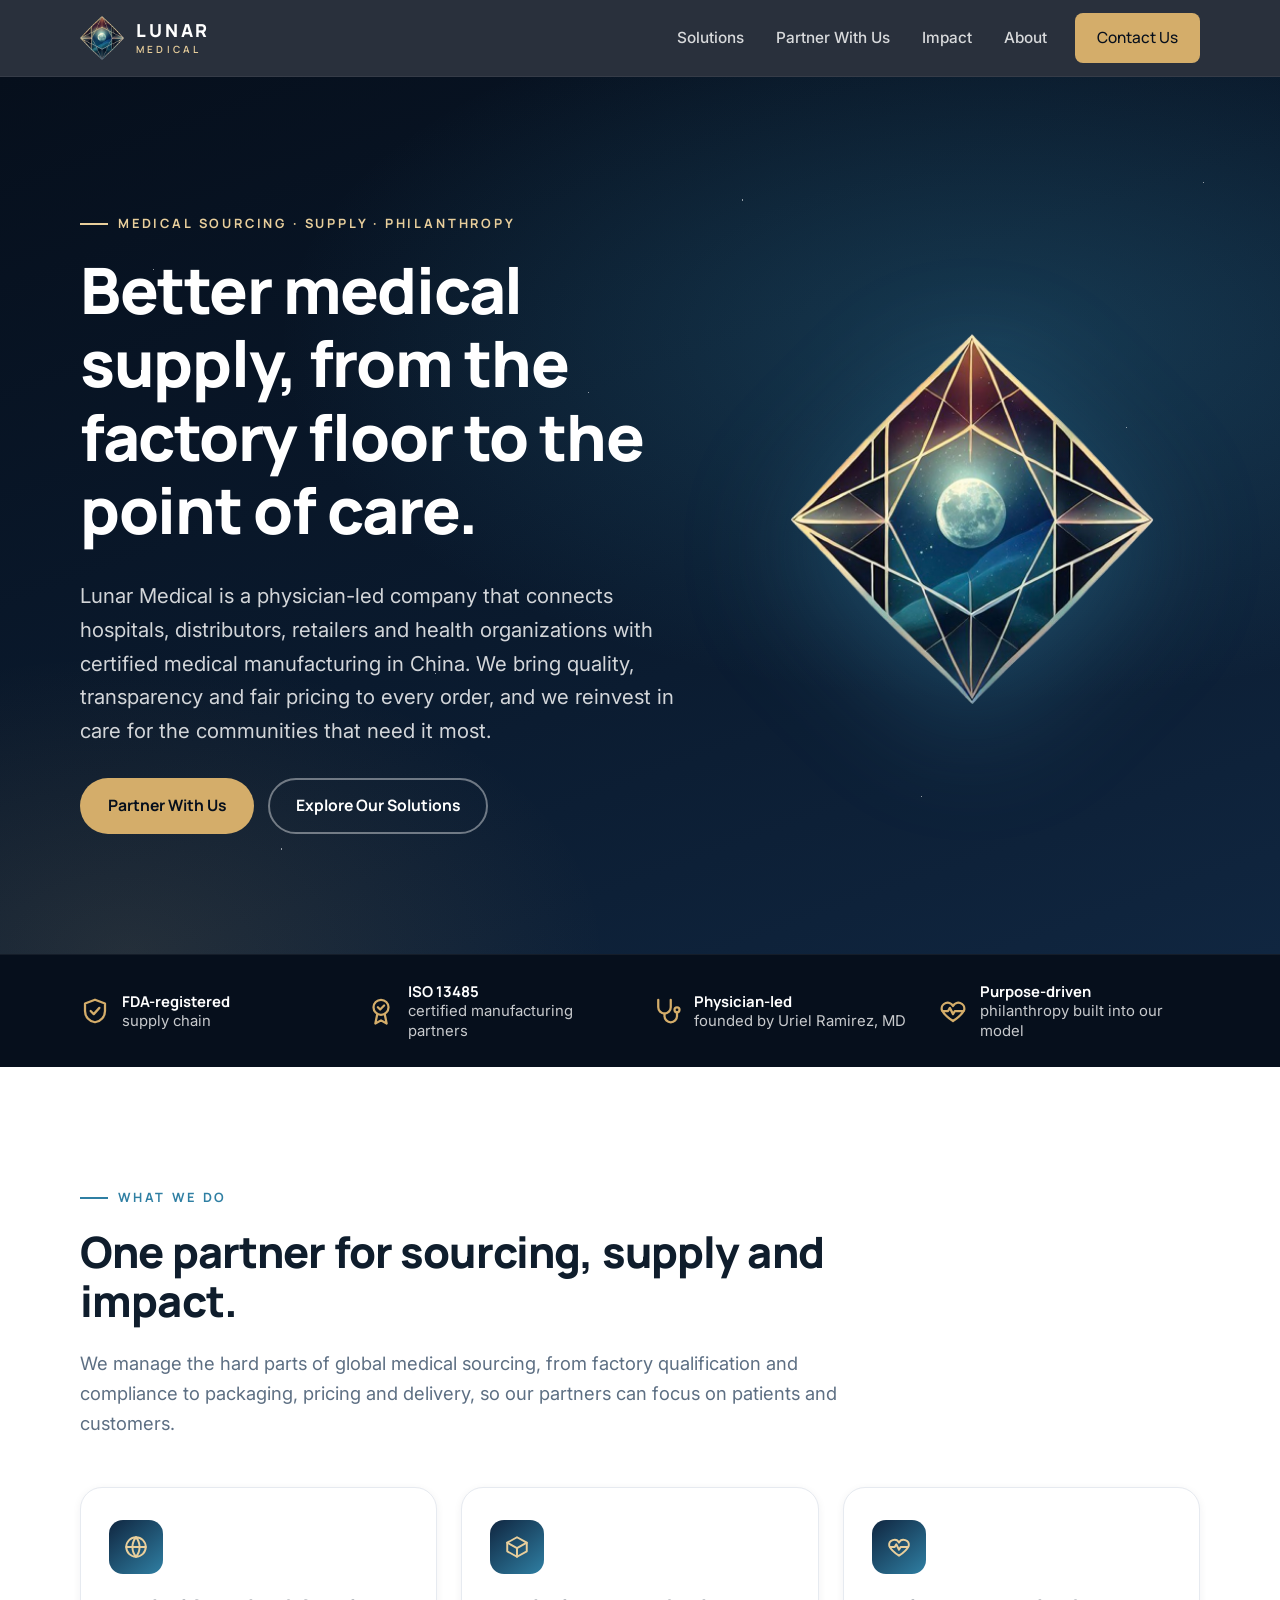
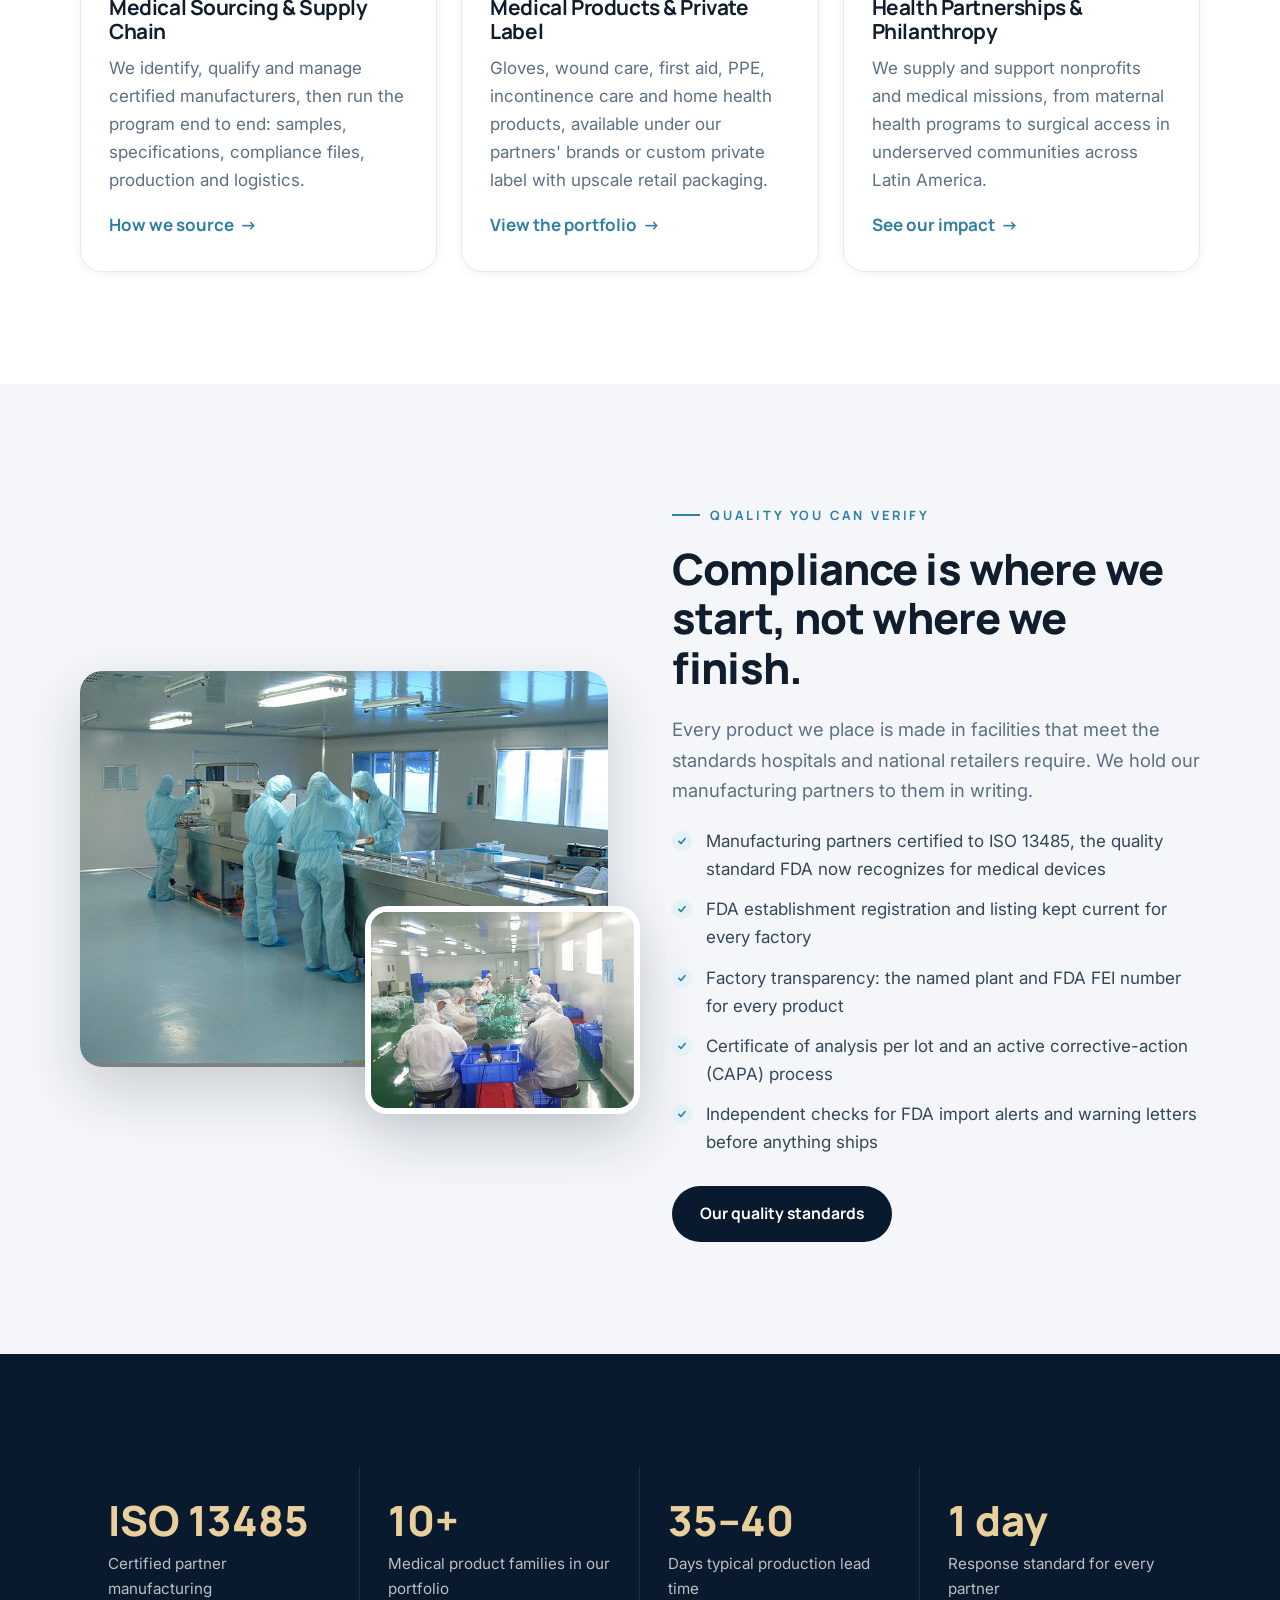
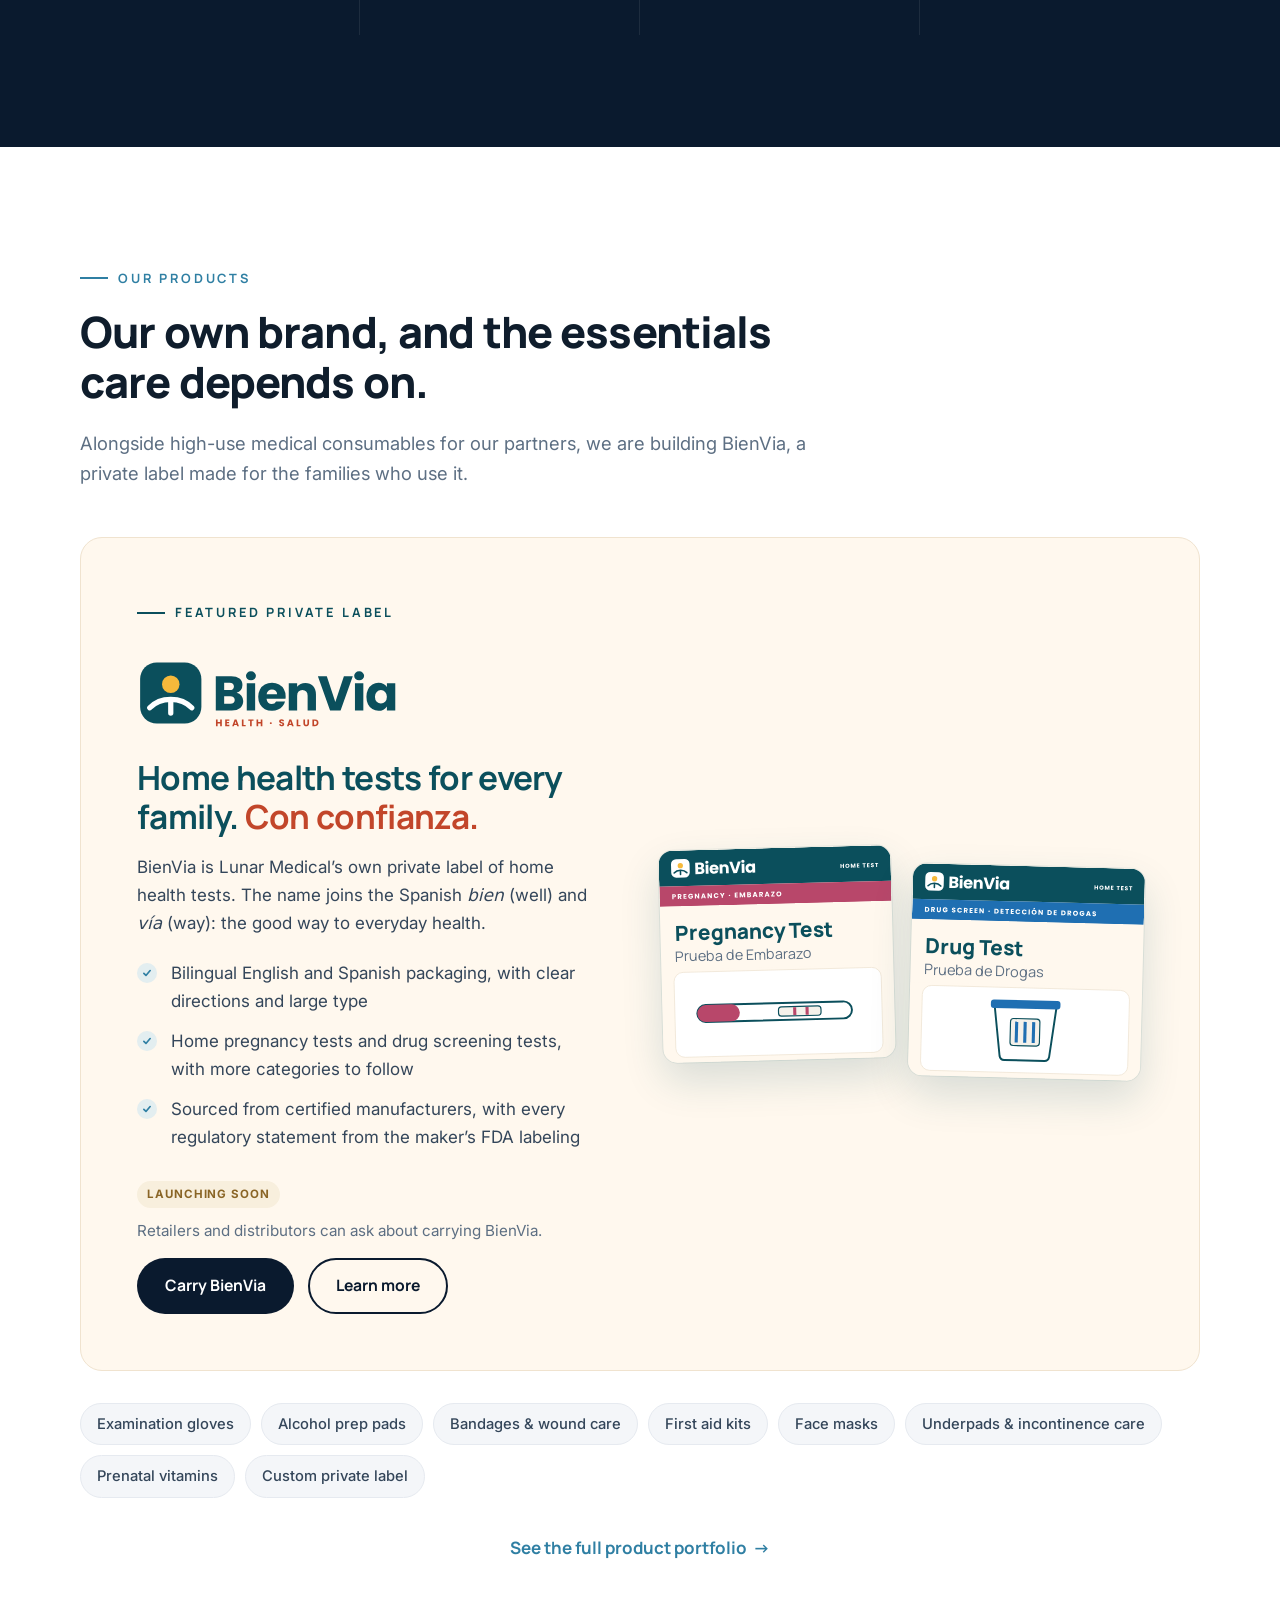
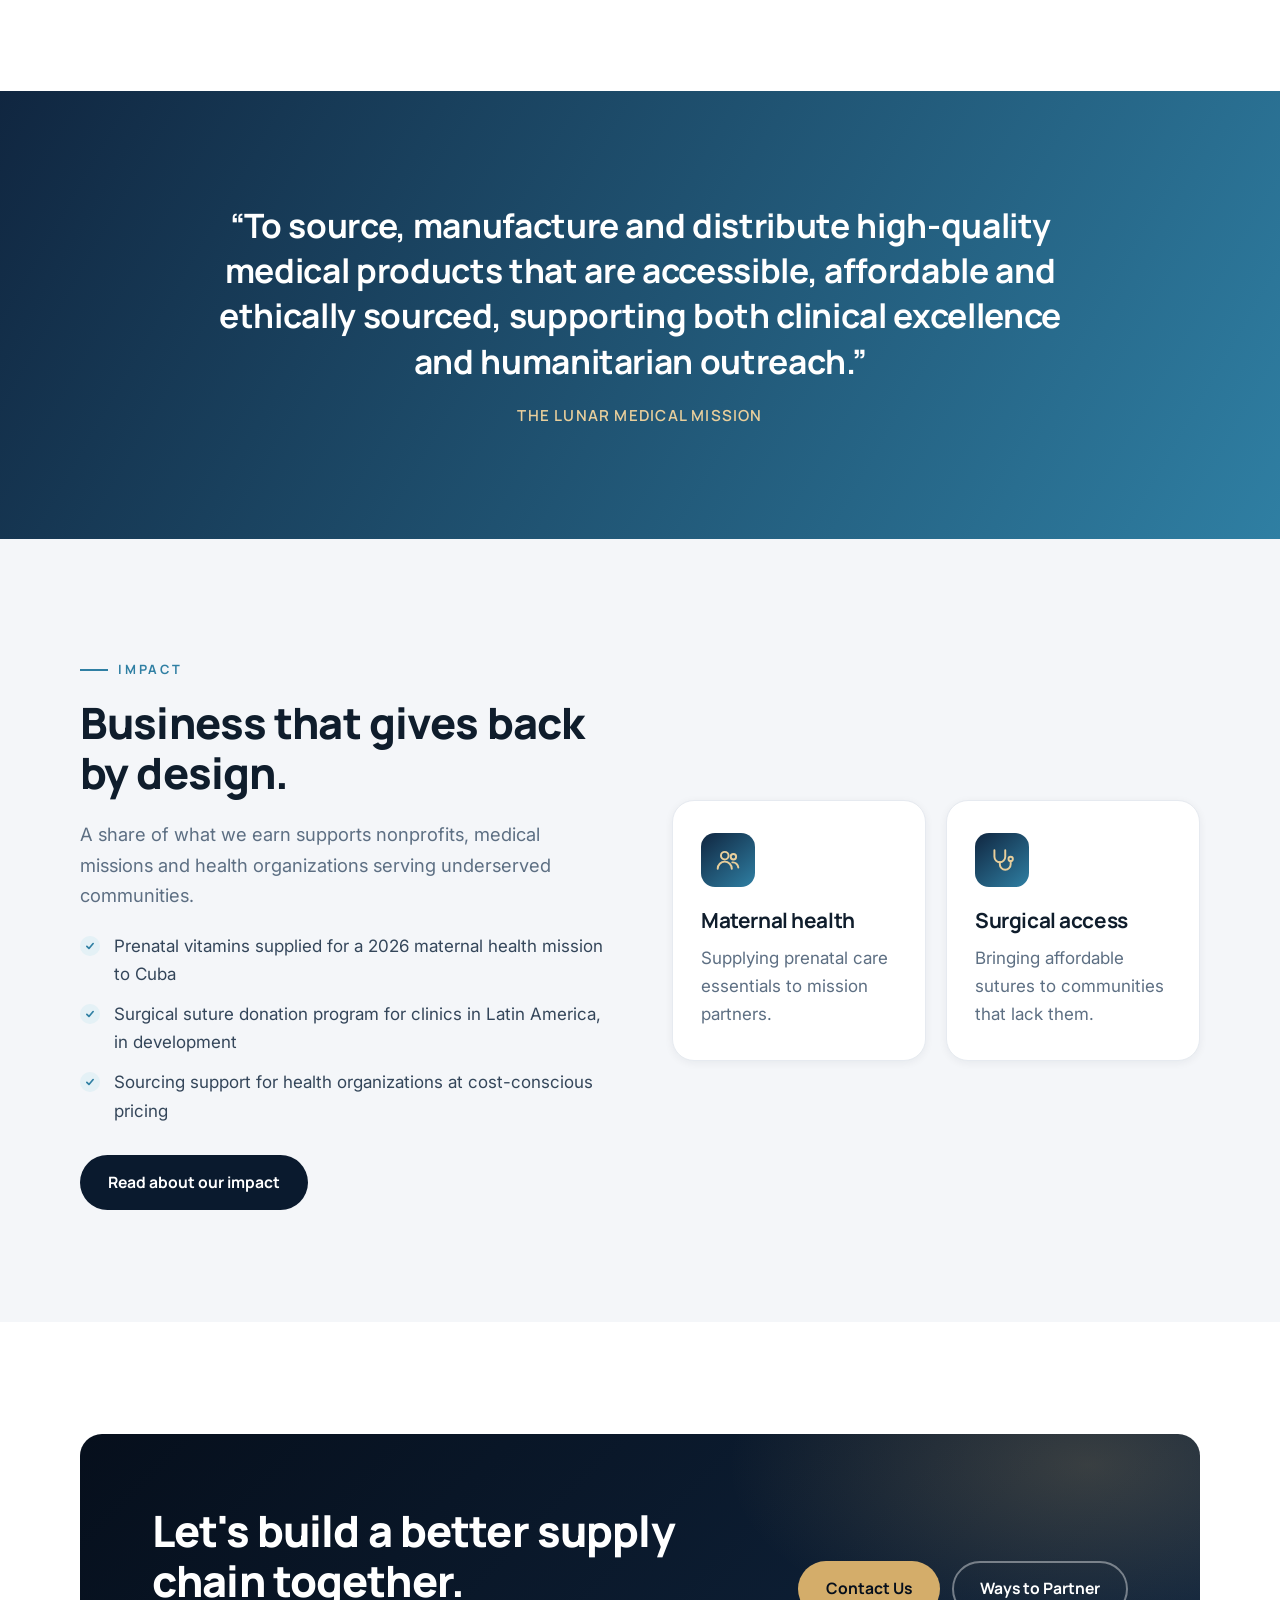
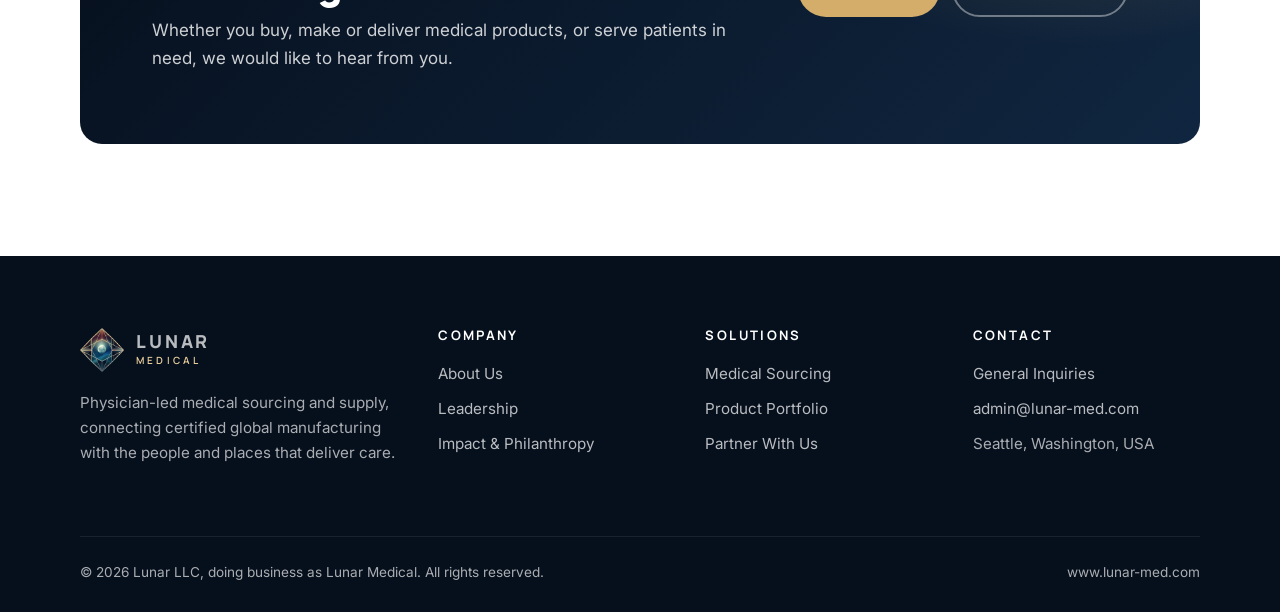
==== commit 837af3ee: "Feature the BienVia private label in the products section Replace the product photos on the home pag" ====
--- a/index.html
+++ b/index.html
@@ -135,34 +135,41 @@
       <div class="container">
         <div class="section-head reveal">
           <span class="eyebrow">Our products</span>
-          <h2>Essential supplies that care depends on every day.</h2>
-          <p class="lead">We focus on high-use medical consumables where quality and value matter most, and we never win on price by thinning the product.</p>
-        </div>
-        <div class="grid-3">
-          <article class="card photo-card reveal">
-            <img src="assets/img/gloves.jpg" alt="Nitrile and vinyl examination gloves in blue, white, purple and pink" width="900" height="1200" loading="lazy">
-            <div class="card-body">
-              <span class="tag">Infection control</span>
-              <h3>Examination Gloves</h3>
-              <p>Nitrile and vinyl gloves in multiple colors and sizes for clinical, home and food-service use.</p>
+          <h2>Our own brand, and the essentials care depends on.</h2>
+          <p class="lead">Alongside high-use medical consumables for our partners, we are building BienVia, a private label made for the families who use it.</p>
+        </div>
+        <div class="bienvia reveal">
+          <div class="bienvia-copy">
+            <span class="eyebrow">Featured private label</span>
+            <img class="bienvia-logo" src="assets/img/bienvia/logo.svg" alt="BienVia Health &middot; Salud" width="640" height="220">
+            <h3>Home health tests for every family. <span lang="es">Con confianza.</span></h3>
+            <p>BienVia is Lunar Medical&rsquo;s own private label of home health tests. The name joins the Spanish <em lang="es">bien</em> (well) and <em lang="es">v&iacute;a</em> (way): the good way to everyday health.</p>
+            <ul class="check-list">
+              <li>Bilingual English and Spanish packaging, with clear directions and large type</li>
+              <li>Home pregnancy tests and drug screening tests, with more categories to follow</li>
+              <li>Sourced from certified manufacturers, with every regulatory statement from the maker&rsquo;s FDA labeling</li>
+            </ul>
+            <p class="bienvia-status"><span class="tag tag-gold">Launching soon</span> Retailers and distributors can ask about carrying BienVia.</p>
+            <div class="hero-actions" style="margin-top:8px">
+              <a class="btn btn-dark" href="contact.html?topic=quote">Carry BienVia</a>
+              <a class="btn btn-outline" href="solutions.html#bienvia">Learn more</a>
             </div>
-          </article>
-          <article class="card photo-card reveal">
-            <img src="assets/img/bandages.jpg" alt="Rolls of elastic bandages labeled with size and color" width="655" height="891" loading="lazy">
-            <div class="card-body">
-              <span class="tag">Wound care</span>
-              <h3>Bandages &amp; Wound Care</h3>
-              <p>Elastic and spandex bandages, gauze, tape, adhesive bandages and alcohol prep pads.</p>
-            </div>
-          </article>
-          <article class="card photo-card reveal">
-            <img src="assets/img/warehouse.jpg" alt="Medical products stacked on pallets and racking in a finished-goods warehouse" width="1000" height="750" loading="lazy">
-            <div class="card-body">
-              <span class="tag">At scale</span>
-              <h3>Ready for Volume Programs</h3>
-              <p>From a focused starter order to a full line of 30 to 40 SKUs, built to scale with your program.</p>
-            </div>
-          </article>
+          </div>
+          <div class="bienvia-boxes">
+            <figure class="pkg">
+              <div class="pkg-top"><img src="assets/img/bienvia/box-pregnancy.svg" alt="" width="600" height="800" loading="lazy"></div>
+              <figcaption class="pkg-name"><strong>Pregnancy Test</strong><span lang="es">Prueba de Embarazo</span></figcaption>
+              <div class="pkg-art"><img src="assets/img/bienvia/box-pregnancy.svg" alt="BienVia pregnancy test package illustration" width="600" height="800" loading="lazy"></div>
+            </figure>
+            <figure class="pkg">
+              <div class="pkg-top"><img src="assets/img/bienvia/box-drug.svg" alt="" width="600" height="800" loading="lazy"></div>
+              <figcaption class="pkg-name"><strong>Drug Test</strong><span lang="es">Prueba de Drogas</span></figcaption>
+              <div class="pkg-art"><img src="assets/img/bienvia/box-drug.svg" alt="BienVia drug test package illustration" width="600" height="800" loading="lazy"></div>
+            </figure>
+          </div>
+        </div>
+        <div class="cat-list reveal" aria-label="Other product categories">
+          <span>Examination gloves</span><span>Alcohol prep pads</span><span>Bandages &amp; wound care</span><span>First aid kits</span><span>Face masks</span><span>Underpads &amp; incontinence care</span><span>Prenatal vitamins</span><span>Custom private label</span>
         </div>
         <p class="center" style="margin-top:36px"><a class="link-arrow" href="solutions.html#products">See the full product portfolio</a></p>
       </div>
--- a/assets/css/styles.css
+++ b/assets/css/styles.css
@@ -410,3 +410,42 @@
 .mt-0 { margin-top: 0; }
 .mb-0 { margin-bottom: 0; }
 .center { text-align: center; }
+
+/* ---------- BienVia private label ---------- */
+.bienvia {
+  display: grid; grid-template-columns: 1fr 1.05fr; gap: clamp(32px, 5vw, 64px); align-items: center;
+  background: #fff8ee; border: 1px solid #f0e3cf; border-radius: var(--radius-lg);
+  padding: clamp(28px, 5vw, 56px);
+}
+.bienvia-copy { min-width: 0; }
+.bienvia-logo { width: min(280px, 70%); height: auto; margin: 4px 0 18px -10px; }
+.bienvia h2, .bienvia h3 { color: #0b4f5c; font-size: clamp(1.5rem, 2.6vw, 2.1rem); }
+.bienvia h2 span, .bienvia h3 span { color: #c2462a; }
+.bienvia .eyebrow { color: #0b4f5c; }
+.bienvia .check-list li::before { background-color: #e3eef0; }
+.bienvia-status { display: flex; flex-wrap: wrap; align-items: center; gap: 10px; font-size: 0.95rem; color: var(--ink-500); }
+.bienvia-status .tag { margin: 0; }
+.bienvia-boxes { display: grid; grid-template-columns: 1fr 1fr; gap: 18px; min-width: 0; }
+.pkg {
+  margin: 0; background: #fff8ee; border-radius: 14px; overflow: hidden;
+  box-shadow: 0 18px 40px rgba(11, 79, 92, 0.16), 0 0 0 1px rgba(11, 79, 92, 0.08);
+  transform: rotate(-1.5deg);
+}
+.pkg + .pkg { transform: rotate(1.5deg) translateY(18px); }
+/* Each window shows one slice of the package artwork (600 x 800 viewBox). */
+.pkg-top, .pkg-art { overflow: hidden; }
+.pkg-top { aspect-ratio: 600 / 144; }
+.pkg-art { aspect-ratio: 600 / 240; padding: 0 0 6px; }
+.pkg-top img, .pkg-art img { width: 100%; max-width: none; height: auto; display: block; }
+.pkg-art img { margin-top: -47.5%; }
+.pkg-name { padding: 14px 6% 4px; font-family: "Poppins", var(--font-head); line-height: 1.2; }
+.pkg-name strong { display: block; color: #0b4f5c; font-size: clamp(1rem, 1.8vw, 1.3rem); font-weight: 800; }
+.pkg-name span { color: var(--ink-500); font-size: 0.9rem; }
+@media (max-width: 900px) { .bienvia { grid-template-columns: 1fr; } }
+@media (max-width: 420px) { .pkg, .pkg + .pkg { transform: none; } .bienvia-boxes { gap: 12px; } }
+
+.cat-list { display: flex; flex-wrap: wrap; gap: 10px; margin-top: 32px; }
+.cat-list span {
+  padding: 8px 16px; border-radius: 999px; background: var(--silver-100); border: 1px solid var(--silver-200);
+  font-size: 0.92rem; font-weight: 500; color: var(--ink-700);
+}
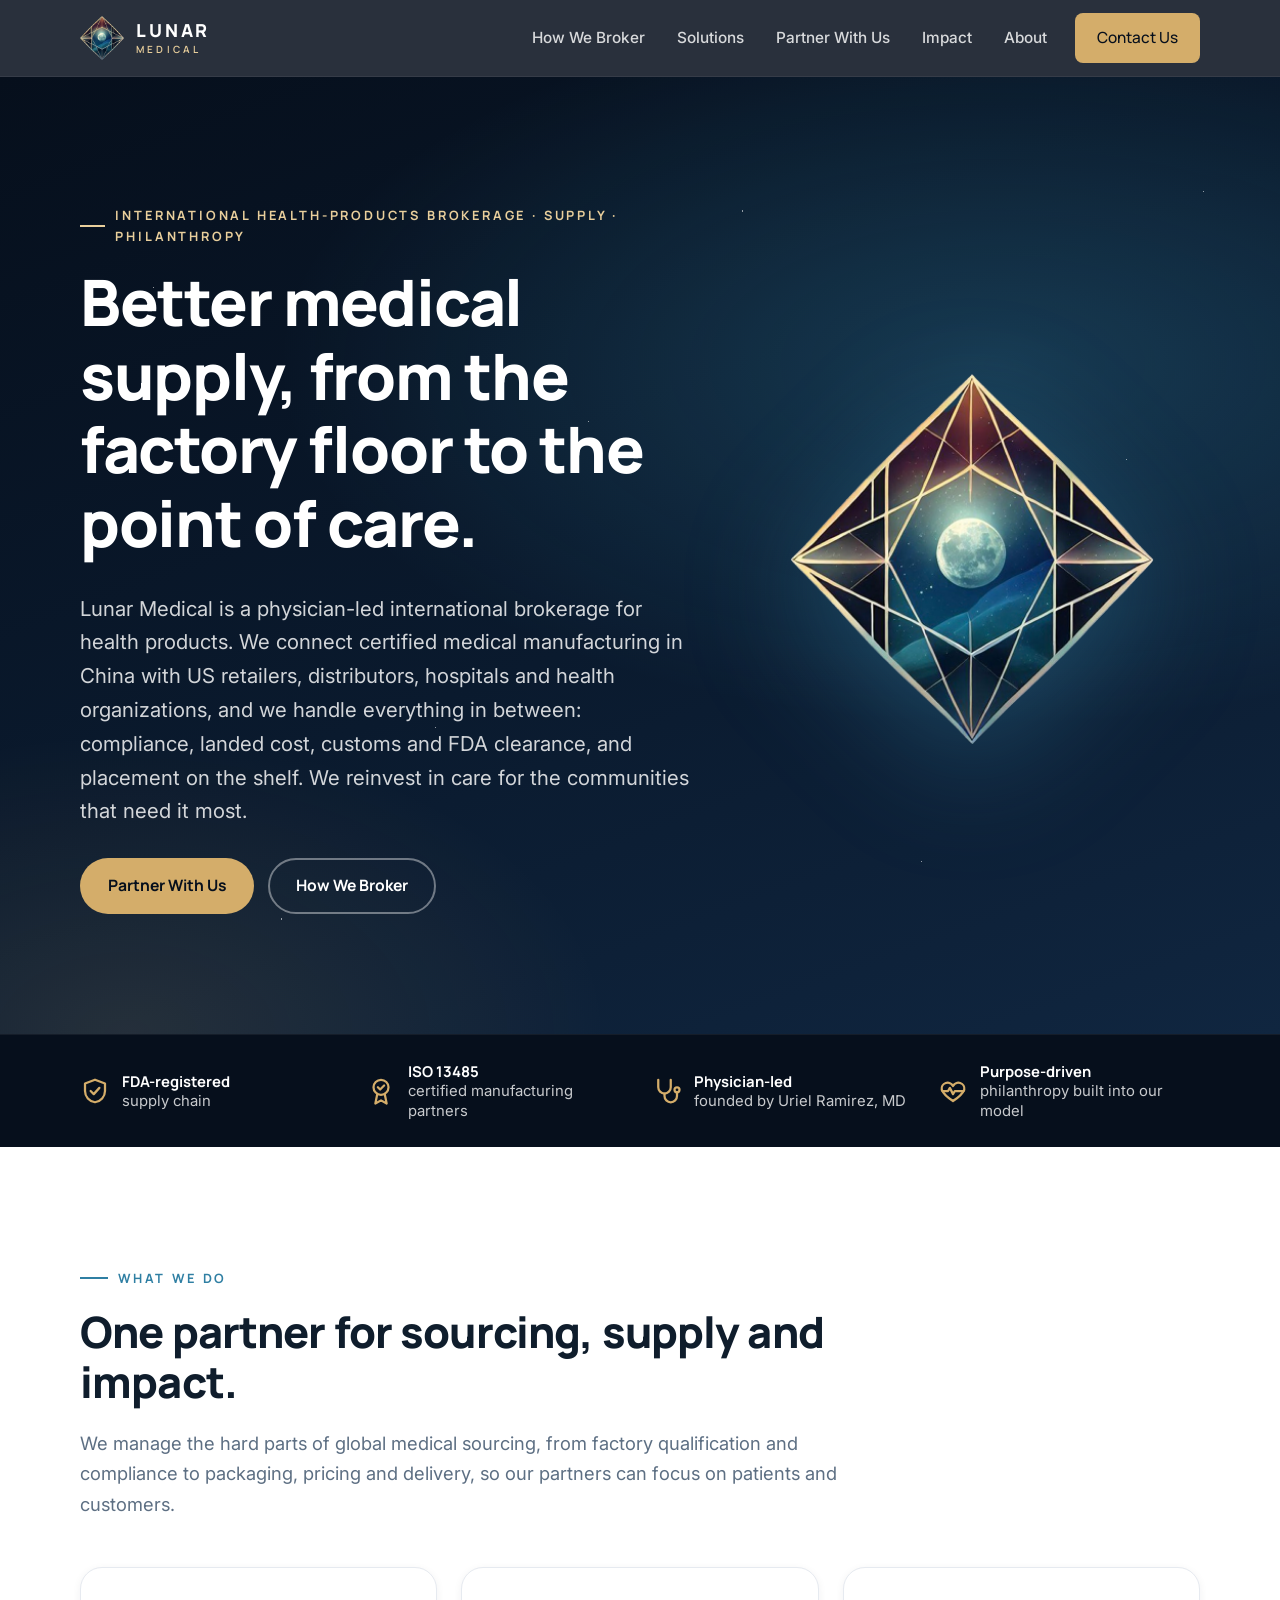
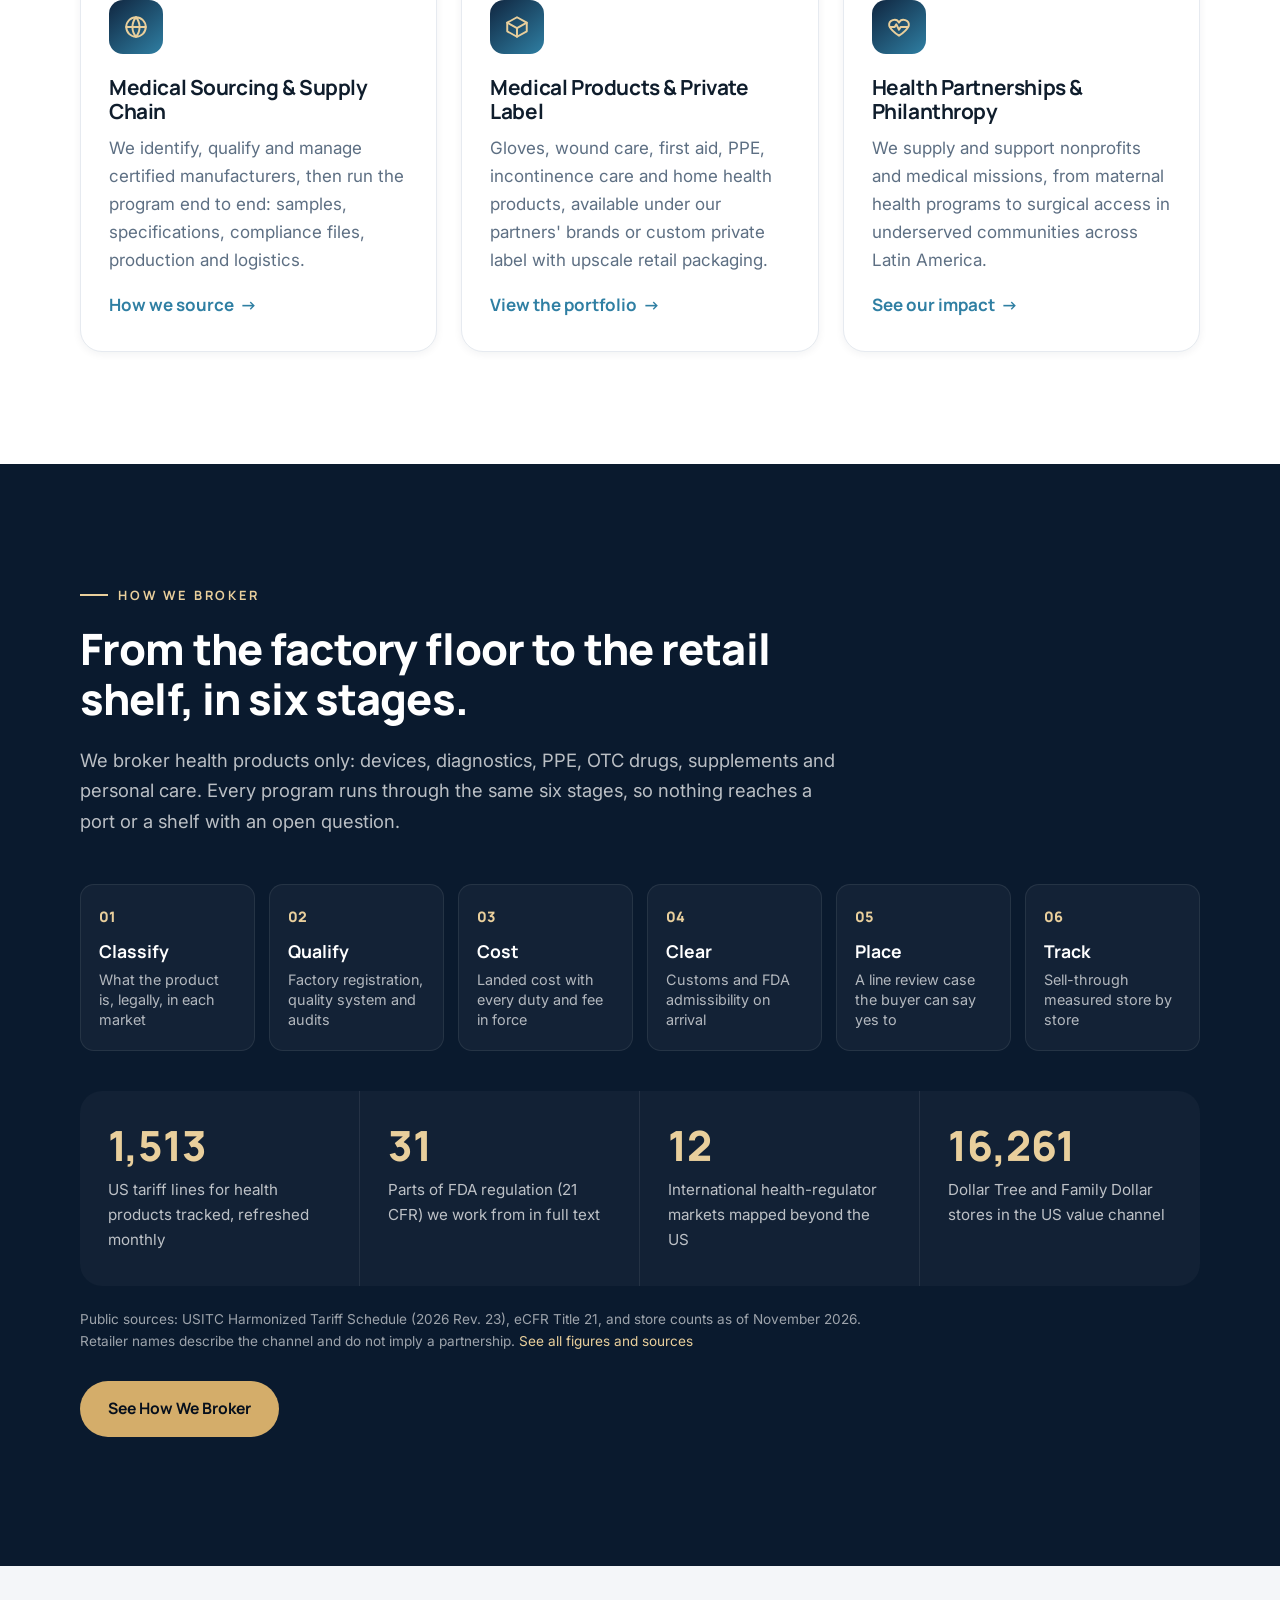
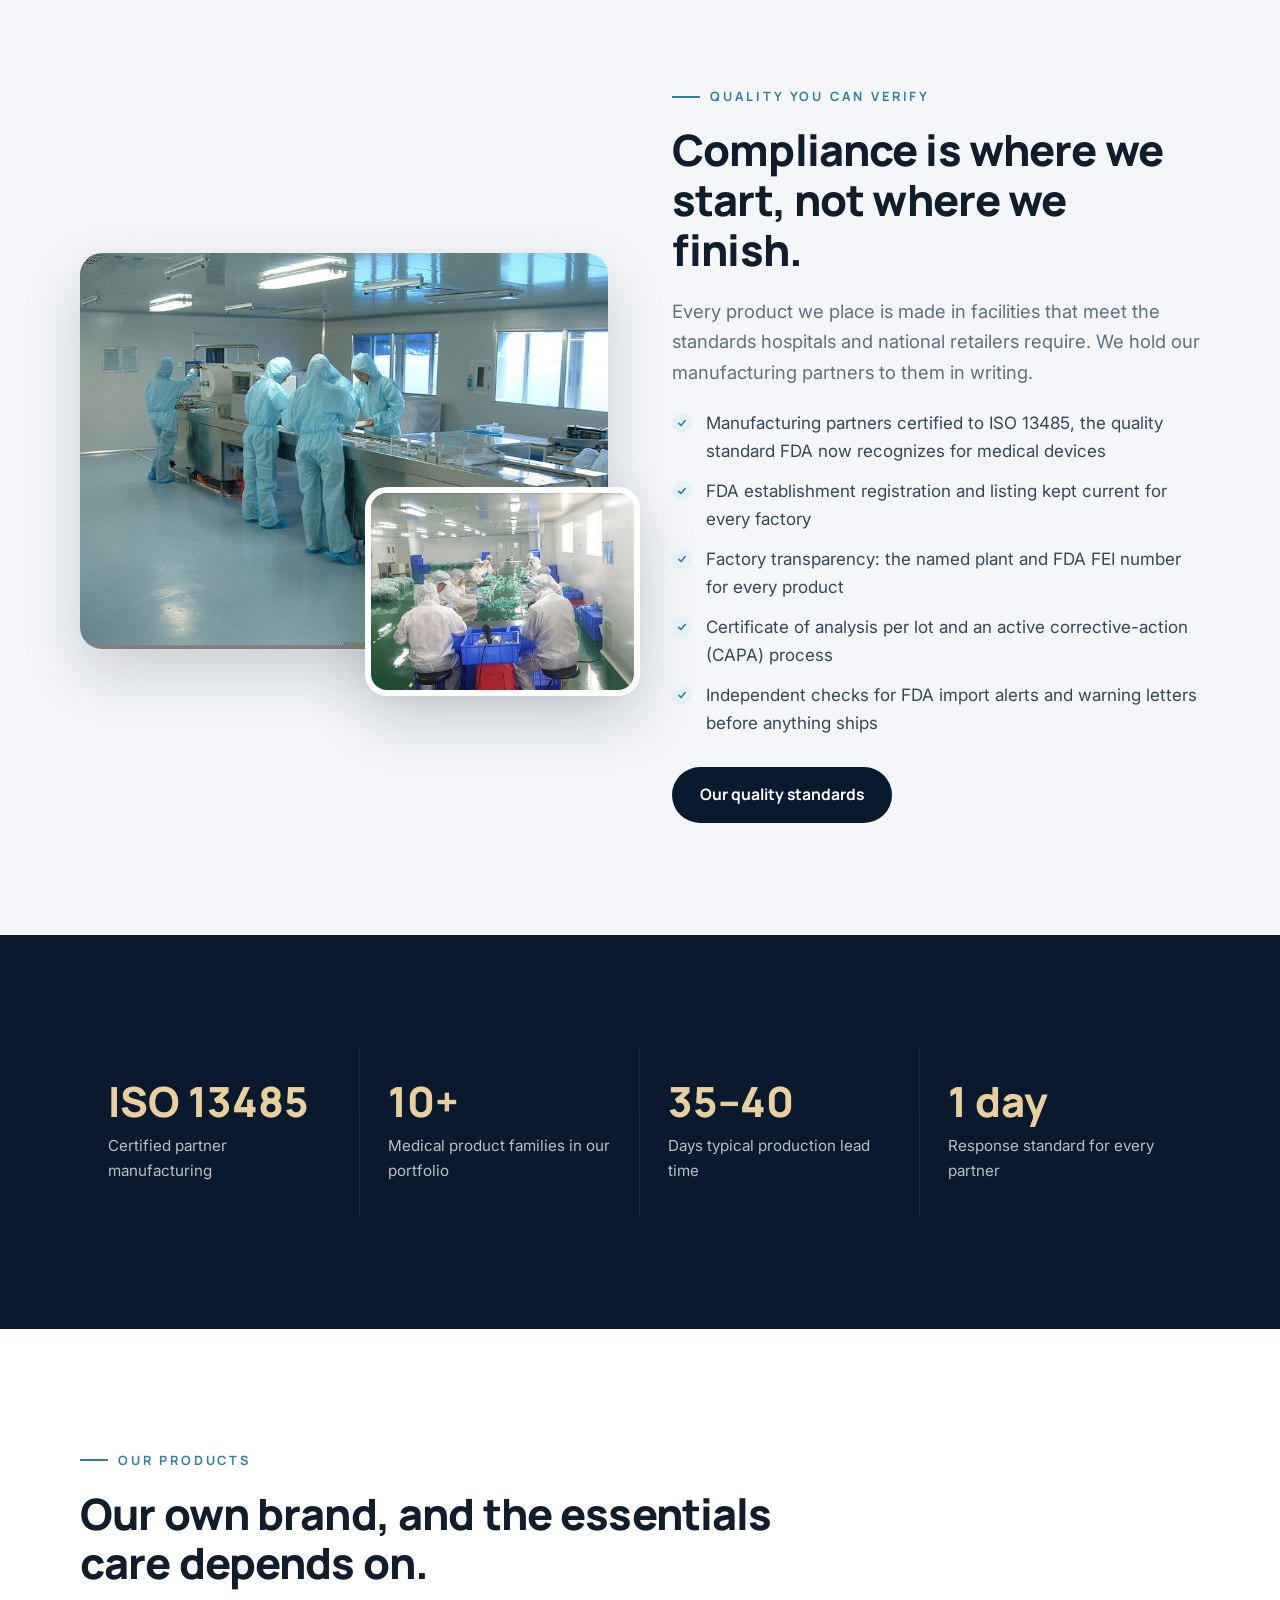
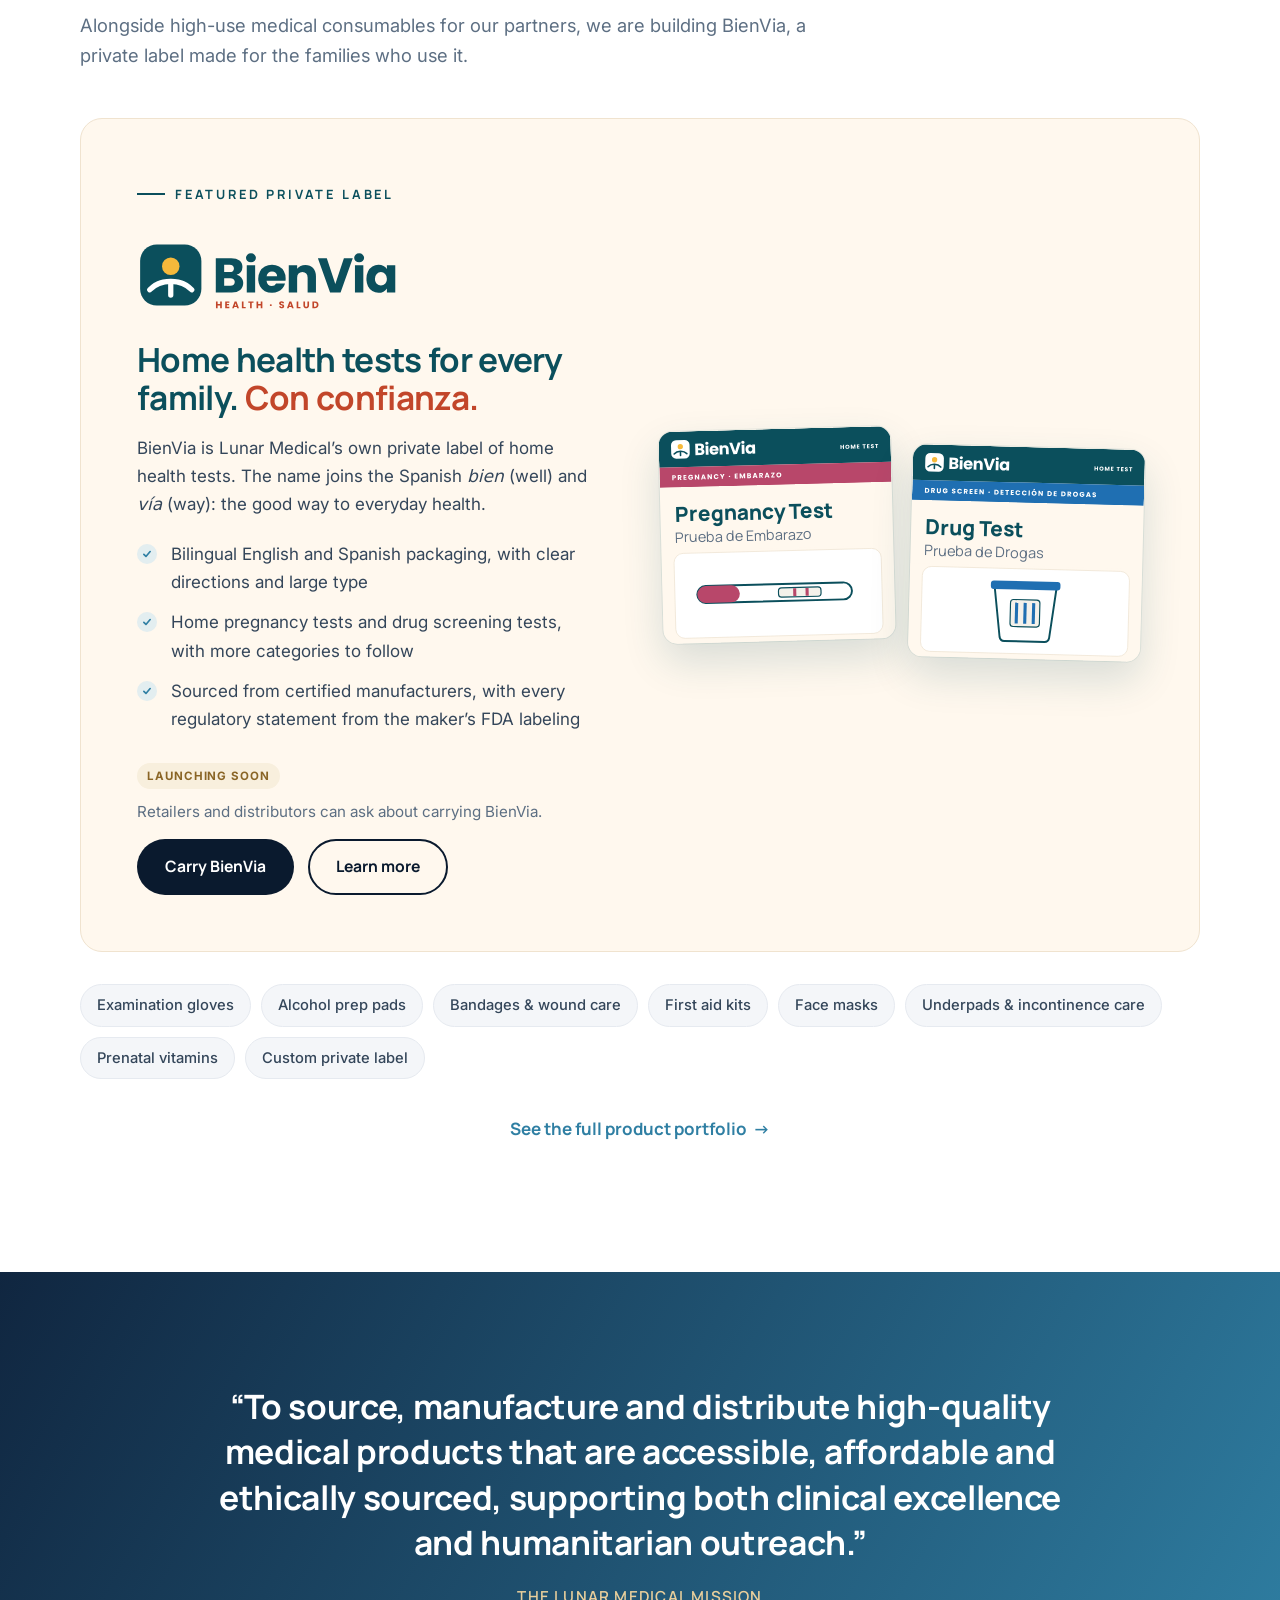
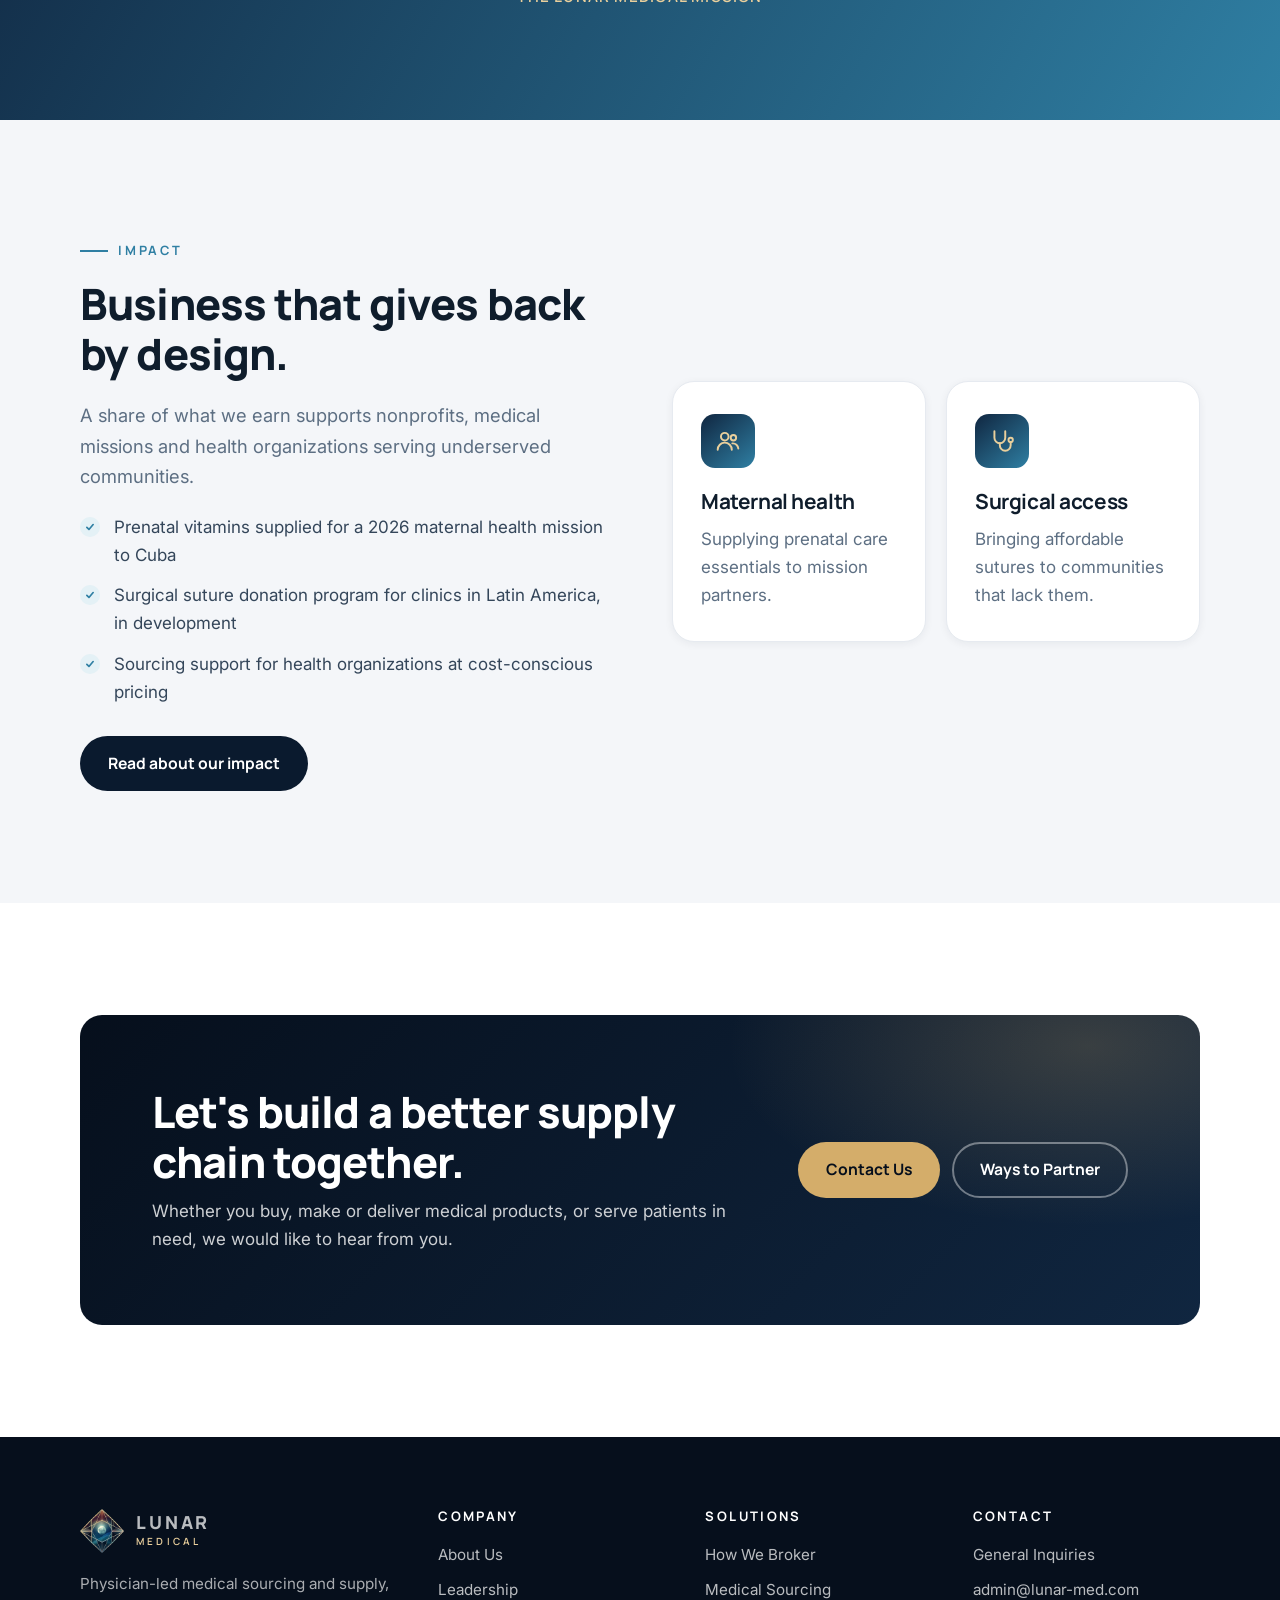
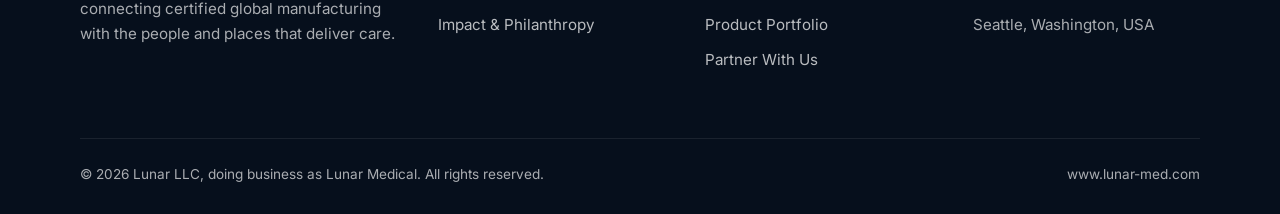
==== commit 09579e34: "Add How We Broker page and brokerage section with sourced figures New brokerage.html explains Lunar " ====
--- a/index.html
+++ b/index.html
@@ -31,6 +31,7 @@
       <button class="nav-toggle" aria-label="Open menu" aria-expanded="false" aria-controls="nav-links"><span></span></button>
       <nav aria-label="Main">
         <ul class="nav-links" id="nav-links">
+          <li><a href="brokerage.html">How We Broker</a></li>
           <li><a href="solutions.html">Solutions</a></li>
           <li><a href="partners.html">Partner With Us</a></li>
           <li><a href="impact.html">Impact</a></li>
@@ -45,12 +46,12 @@
     <section class="hero" style="padding:0">
       <div class="container hero-grid">
         <div>
-          <span class="eyebrow">Medical sourcing &middot; Supply &middot; Philanthropy</span>
+          <span class="eyebrow">International health-products brokerage &middot; Supply &middot; Philanthropy</span>
           <h1>Better medical supply, from the factory floor to the point of care.</h1>
-          <p class="hero-lead">Lunar Medical is a physician-led company that connects hospitals, distributors, retailers and health organizations with certified medical manufacturing in China. We bring quality, transparency and fair pricing to every order, and we reinvest in care for the communities that need it most.</p>
+          <p class="hero-lead">Lunar Medical is a physician-led international brokerage for health products. We connect certified medical manufacturing in China with US retailers, distributors, hospitals and health organizations, and we handle everything in between: compliance, landed cost, customs and FDA clearance, and placement on the shelf. We reinvest in care for the communities that need it most.</p>
           <div class="hero-actions">
             <a class="btn btn-gold" href="partners.html">Partner With Us</a>
-            <a class="btn btn-ghost" href="solutions.html">Explore Our Solutions</a>
+            <a class="btn btn-ghost" href="brokerage.html">How We Broker</a>
           </div>
         </div>
         <div class="hero-mark">
@@ -95,6 +96,32 @@
             <a class="link-arrow" href="impact.html">See our impact</a>
           </article>
         </div>
+      </div>
+    </section>
+
+    <section class="section-dark" id="how-we-broker">
+      <div class="container">
+        <div class="section-head reveal">
+          <span class="eyebrow">How we broker</span>
+          <h2>From the factory floor to the retail shelf, in six stages.</h2>
+          <p class="lead">We broker health products only: devices, diagnostics, PPE, OTC drugs, supplements and personal care. Every program runs through the same six stages, so nothing reaches a port or a shelf with an open question.</p>
+        </div>
+        <ol class="mini-steps reveal">
+          <li><strong>Classify</strong><span>What the product is, legally, in each market</span></li>
+          <li><strong>Qualify</strong><span>Factory registration, quality system and audits</span></li>
+          <li><strong>Cost</strong><span>Landed cost with every duty and fee in force</span></li>
+          <li><strong>Clear</strong><span>Customs and FDA admissibility on arrival</span></li>
+          <li><strong>Place</strong><span>A line review case the buyer can say yes to</span></li>
+          <li><strong>Track</strong><span>Sell-through measured store by store</span></li>
+        </ol>
+        <div class="stats stats-compact reveal">
+          <div class="stat"><div class="stat-value">1,513</div><div class="stat-label">US tariff lines for health products tracked, refreshed monthly</div></div>
+          <div class="stat"><div class="stat-value">31</div><div class="stat-label">Parts of FDA regulation (21 CFR) we work from in full text</div></div>
+          <div class="stat"><div class="stat-value">12</div><div class="stat-label">International health-regulator markets mapped beyond the US</div></div>
+          <div class="stat"><div class="stat-value">16,261</div><div class="stat-label">Dollar Tree and Family Dollar stores in the US value channel</div></div>
+        </div>
+        <p class="stat-note reveal">Public sources: USITC Harmonized Tariff Schedule (2026 Rev. 23), eCFR Title 21, and store counts as of November 2026. Retailer names describe the channel and do not imply a partnership. <a href="brokerage.html#numbers">See all figures and sources</a></p>
+        <p style="margin-top:28px"><a class="btn btn-gold" href="brokerage.html">See How We Broker</a></p>
       </div>
     </section>
 
@@ -249,6 +276,7 @@
         <div>
           <h4>Solutions</h4>
           <ul>
+            <li><a href="brokerage.html">How We Broker</a></li>
             <li><a href="solutions.html#sourcing">Medical Sourcing</a></li>
             <li><a href="solutions.html#products">Product Portfolio</a></li>
             <li><a href="partners.html">Partner With Us</a></li>
--- a/assets/css/styles.css
+++ b/assets/css/styles.css
@@ -449,3 +449,61 @@
   padding: 8px 16px; border-radius: 999px; background: var(--silver-100); border: 1px solid var(--silver-200);
   font-size: 0.92rem; font-weight: 500; color: var(--ink-700);
 }
+
+/* ---------- Brokerage page ---------- */
+.stats-wide { grid-template-columns: repeat(4, 1fr); }
+.stats-wide .stat { border-bottom: 1px solid rgba(255, 255, 255, 0.08); }
+.stats-wide .stat:nth-child(4n) { border-right: 0; }
+.stats-wide .stat:nth-last-child(-n+4) { border-bottom: 0; }
+.stats-wide .stat-value, .stats-compact .stat-value { white-space: normal; }
+.stat-note { margin: 22px 0 0; font-size: 0.85rem; color: rgba(255, 255, 255, 0.6); max-width: 60em; }
+.stat-note a { color: var(--gold-300); }
+.stats-compact { margin-top: 40px; background: rgba(255, 255, 255, 0.03); }
+@media (max-width: 860px) {
+  .stats-wide { grid-template-columns: 1fr 1fr; }
+  .stats-wide .stat { border-right: 1px solid rgba(255, 255, 255, 0.08); border-bottom: 1px solid rgba(255, 255, 255, 0.08); }
+  .stats-wide .stat:nth-child(2n) { border-right: 0; }
+  .stats-wide .stat:nth-last-child(-n+2) { border-bottom: 0; }
+}
+
+.steps-6 { grid-template-columns: repeat(3, 1fr); row-gap: 40px; }
+.steps-6 .step:nth-child(3n)::after { display: none; }
+.steps-6 .step p { color: var(--ink-500); }
+
+.mini-steps { counter-reset: mini; list-style: none; padding: 0; margin: 0; display: grid; grid-template-columns: repeat(6, 1fr); gap: 14px; }
+.mini-steps li { counter-increment: mini; padding: 20px 18px; border-radius: var(--radius); background: rgba(255, 255, 255, 0.04); border: 1px solid rgba(255, 255, 255, 0.08); }
+.mini-steps li::before { content: "0" counter(mini); display: block; font-family: var(--font-head); font-weight: 800; color: var(--gold-300); font-size: 0.9rem; margin-bottom: 8px; }
+.mini-steps strong { display: block; color: var(--white); font-family: var(--font-head); font-size: 1.1rem; margin-bottom: 4px; }
+.mini-steps span { font-size: 0.9rem; color: rgba(255, 255, 255, 0.68); line-height: 1.4; display: block; }
+@media (max-width: 1000px) { .mini-steps { grid-template-columns: repeat(3, 1fr); } }
+@media (max-width: 520px) { .mini-steps { grid-template-columns: 1fr 1fr; } }
+
+.table-wrap { overflow-x: auto; border-radius: var(--radius); background: var(--white); border: 1px solid var(--silver-200); box-shadow: var(--shadow-md); }
+.data-table { width: 100%; border-collapse: collapse; font-size: 0.95rem; }
+.data-table caption { text-align: left; padding: 18px 20px 6px; font-family: var(--font-head); font-weight: 700; color: var(--ink-900); }
+.data-table th, .data-table td { text-align: left; vertical-align: top; padding: 14px 20px; border-bottom: 1px solid var(--silver-200); }
+.data-table tbody tr:last-child th, .data-table tbody tr:last-child td { border-bottom: 0; }
+.data-table thead th { background: var(--navy-900); color: var(--white); font-family: var(--font-head); font-size: 0.85rem; letter-spacing: 0.04em; }
+.data-table tbody th { font-family: var(--font-head); color: var(--ink-900); font-weight: 700; }
+.data-table td { color: var(--ink-500); }
+.data-table .tag { margin: 0 6px 0 0; }
+.lead + p .tag, p .tag { vertical-align: 1px; margin: 0 2px; line-height: 1.6; }
+.cost-table th { width: 46%; }
+.cost-table td .tag { vertical-align: 1px; }
+.table-note { font-size: 0.85rem; color: var(--ink-500); margin: 14px 4px 0; }
+
+.reg-grid { display: grid; grid-template-columns: repeat(4, 1fr); gap: 14px; }
+.reg-grid div { padding: 18px 20px; border-radius: var(--radius); background: var(--white); border: 1px solid var(--silver-200); }
+.reg-grid strong { display: block; font-family: var(--font-head); color: var(--ink-900); }
+.reg-grid span { font-size: 0.9rem; color: var(--ink-500); }
+@media (max-width: 900px) { .reg-grid { grid-template-columns: 1fr 1fr; } }
+
+.grade-card h3 { margin-bottom: 10px; }
+.grades { margin: 6px 0 20px; display: grid; gap: 10px; }
+.grades div { display: flex; align-items: center; gap: 14px; }
+.grades dt { flex: none; width: 36px; height: 36px; border-radius: 10px; display: grid; place-items: center; font-family: var(--font-head); font-weight: 800; background: var(--navy-900); color: var(--gold-300); }
+.grades dd { margin: 0; color: var(--ink-700); }
+.align-start { align-items: stretch; }
+.disclaimer { margin: 24px 0 0; font-size: 0.85rem; color: var(--ink-500); text-align: center; }
+@media (max-width: 980px) { .steps-6 { grid-template-columns: 1fr 1fr; } }
+@media (max-width: 560px) { .steps-6 { grid-template-columns: 1fr; } }
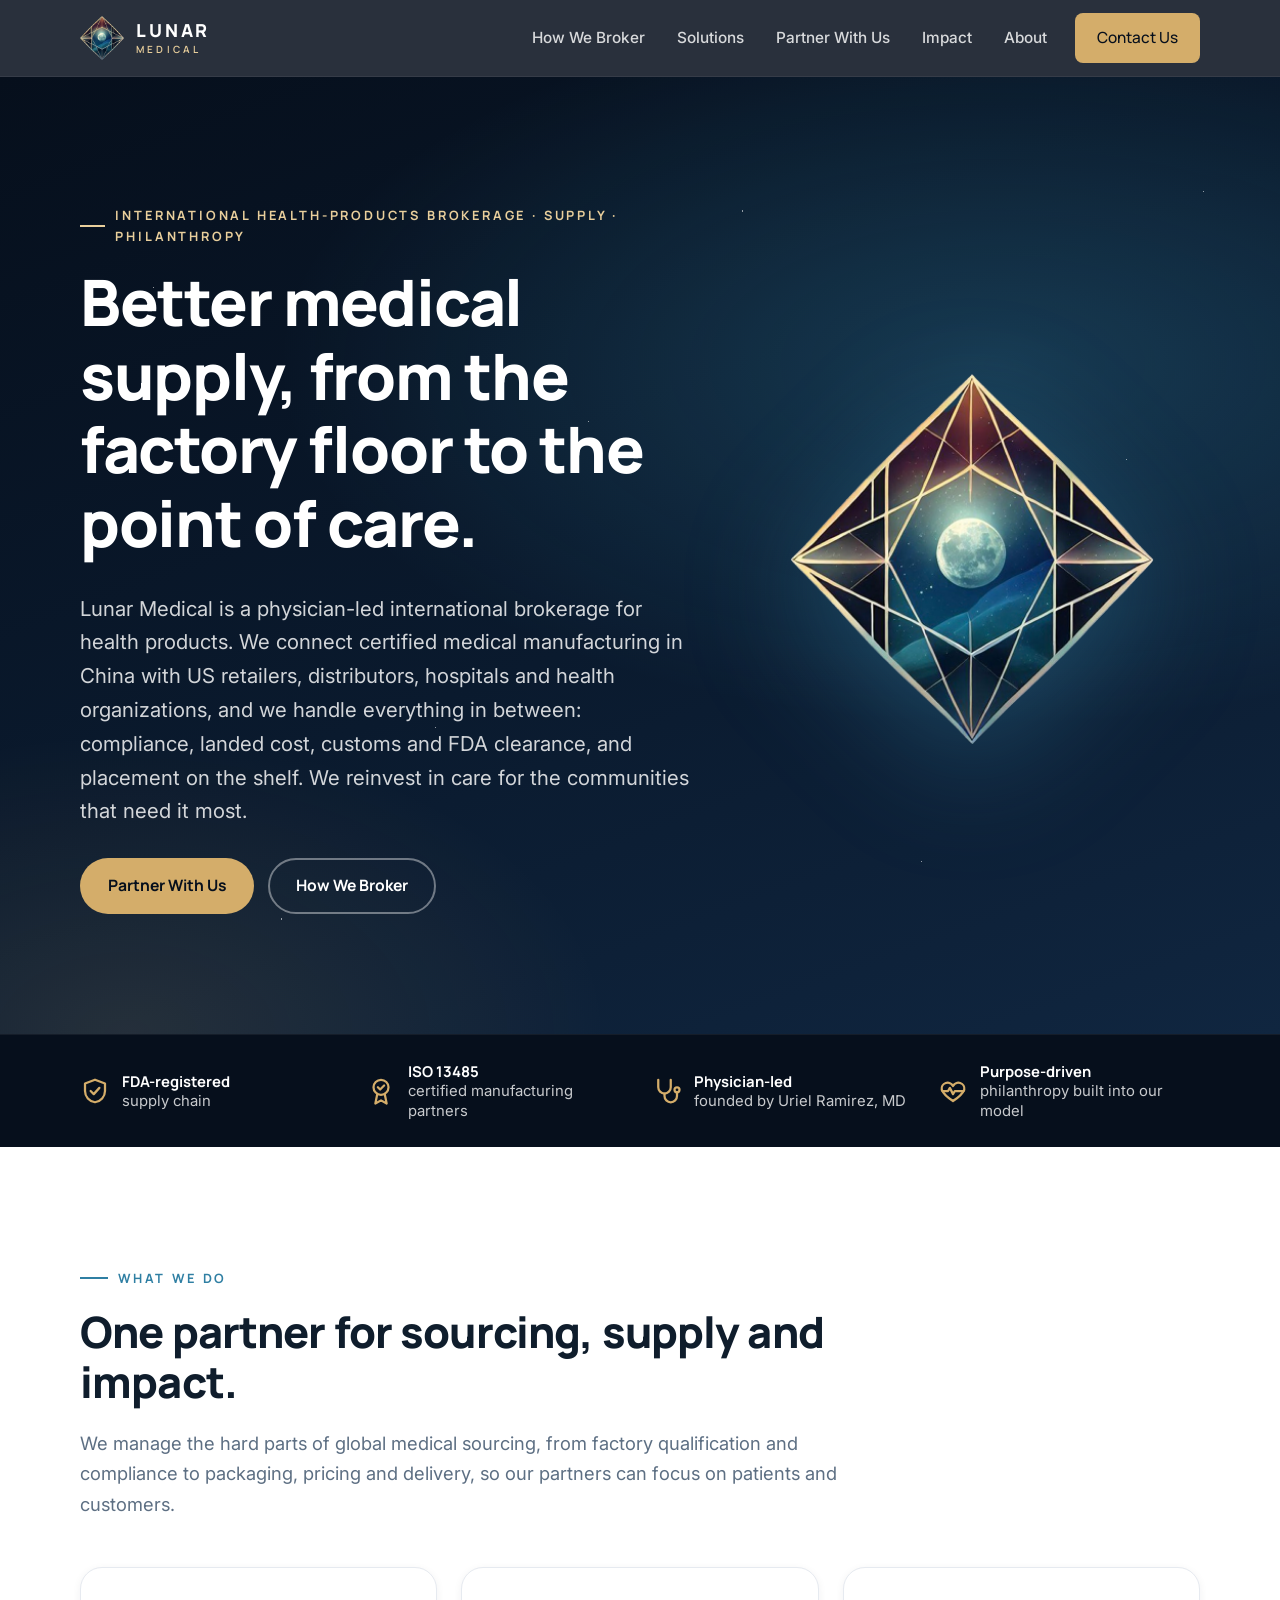
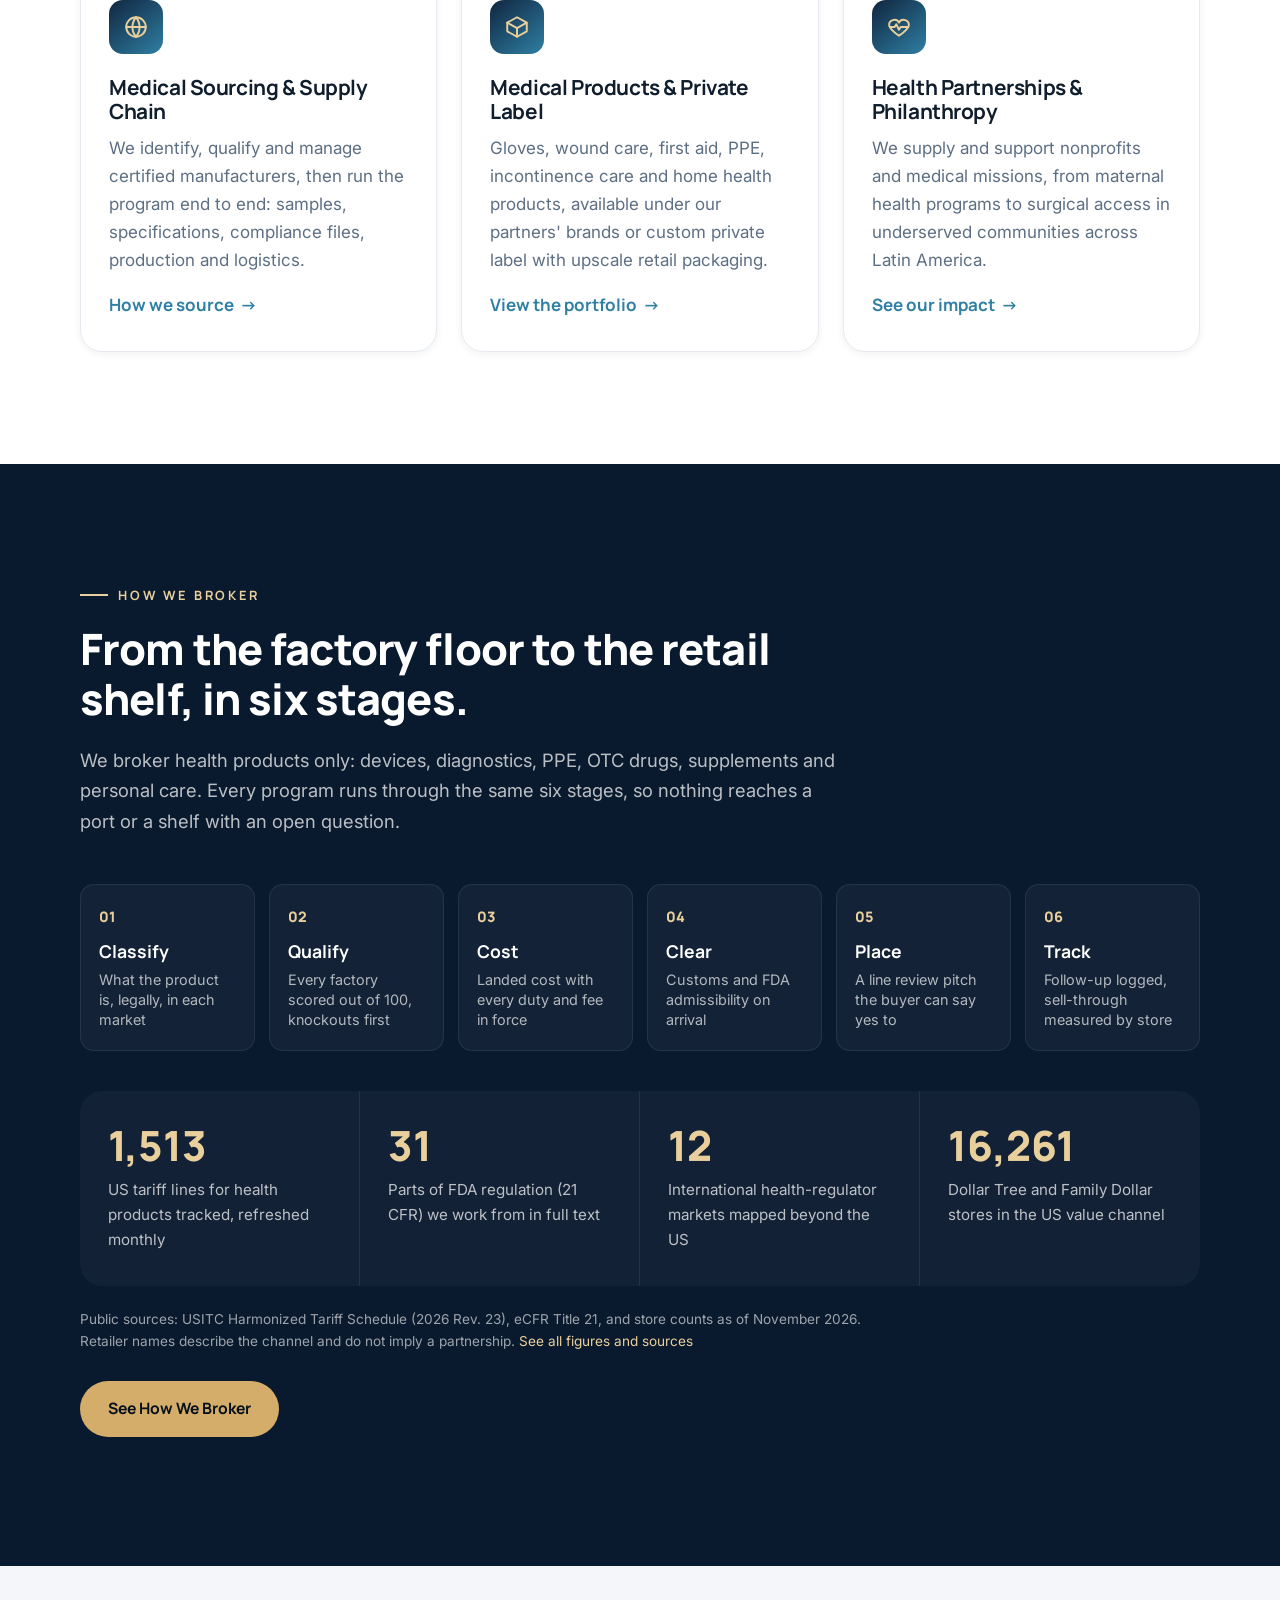
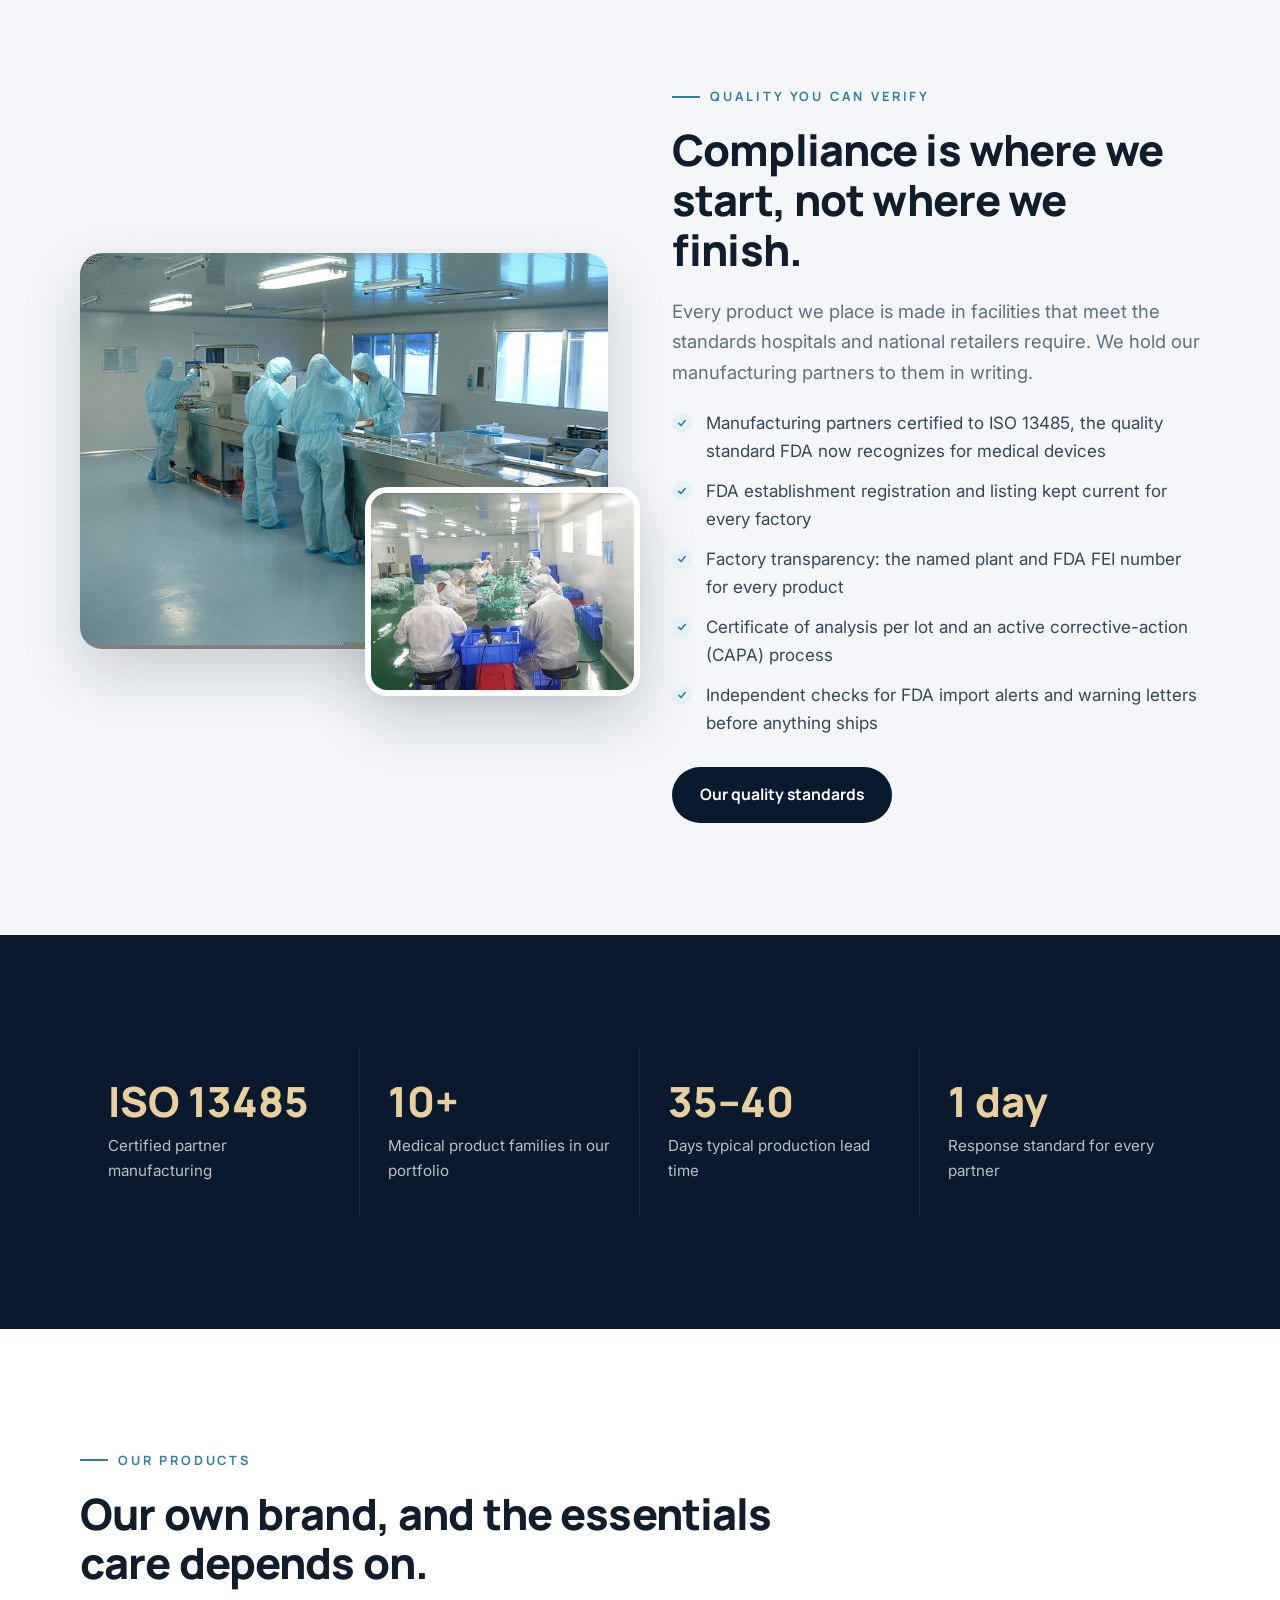
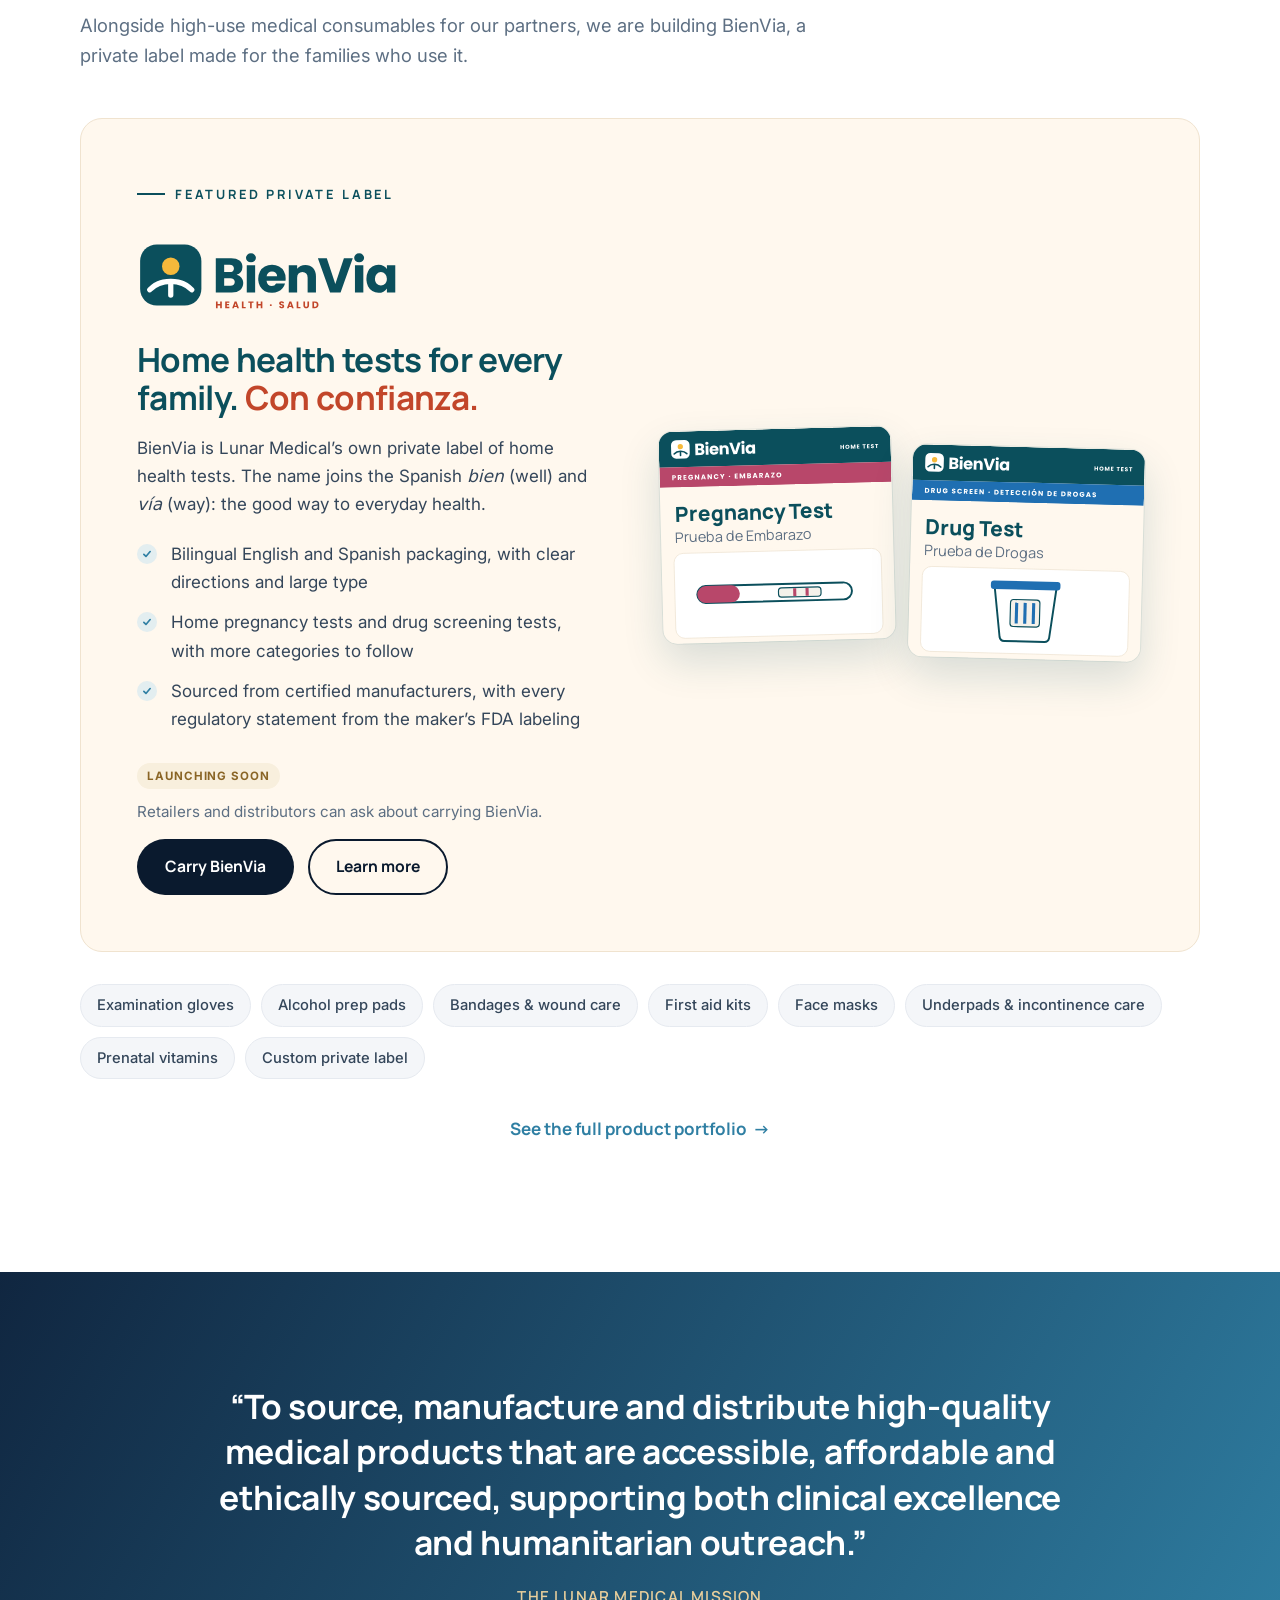
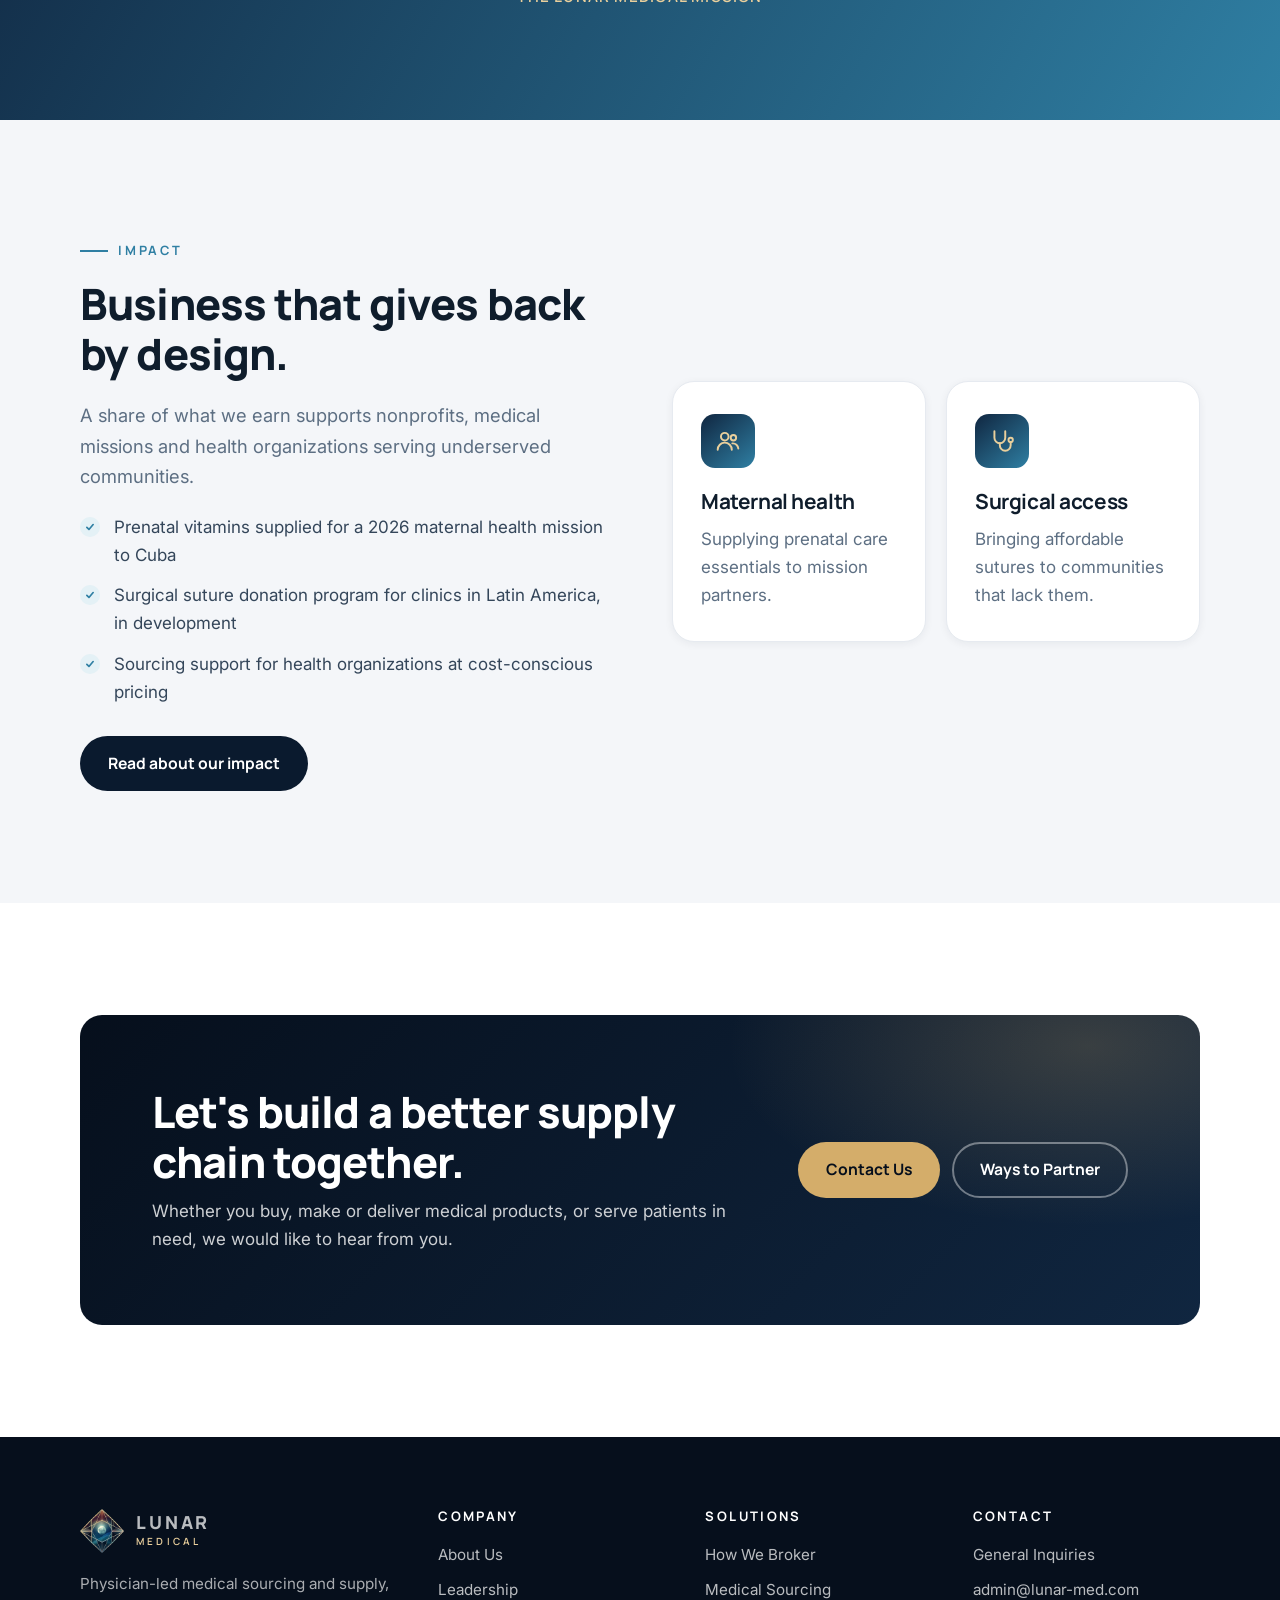
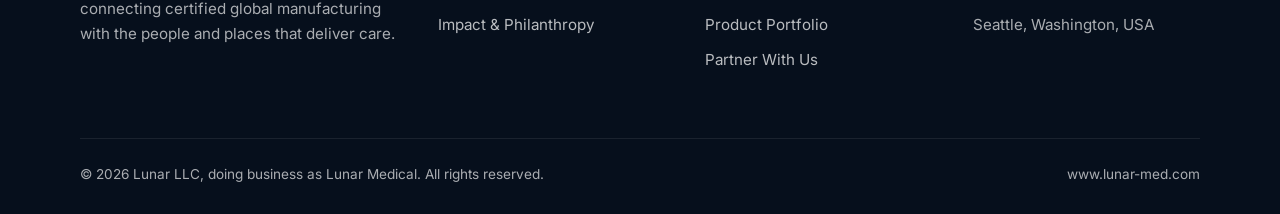
==== commit b654a259: "Add supplier vetting, line review and buyer follow-up to How We Broker New sections draw on the supp" ====
--- a/index.html
+++ b/index.html
@@ -108,11 +108,11 @@
         </div>
         <ol class="mini-steps reveal">
           <li><strong>Classify</strong><span>What the product is, legally, in each market</span></li>
-          <li><strong>Qualify</strong><span>Factory registration, quality system and audits</span></li>
+          <li><strong>Qualify</strong><span>Every factory scored out of 100, knockouts first</span></li>
           <li><strong>Cost</strong><span>Landed cost with every duty and fee in force</span></li>
           <li><strong>Clear</strong><span>Customs and FDA admissibility on arrival</span></li>
-          <li><strong>Place</strong><span>A line review case the buyer can say yes to</span></li>
-          <li><strong>Track</strong><span>Sell-through measured store by store</span></li>
+          <li><strong>Place</strong><span>A line review pitch the buyer can say yes to</span></li>
+          <li><strong>Track</strong><span>Follow-up logged, sell-through measured by store</span></li>
         </ol>
         <div class="stats stats-compact reveal">
           <div class="stat"><div class="stat-value">1,513</div><div class="stat-label">US tariff lines for health products tracked, refreshed monthly</div></div>
--- a/assets/css/styles.css
+++ b/assets/css/styles.css
@@ -507,3 +507,10 @@
 .disclaimer { margin: 24px 0 0; font-size: 0.85rem; color: var(--ink-500); text-align: center; }
 @media (max-width: 980px) { .steps-6 { grid-template-columns: 1fr 1fr; } }
 @media (max-width: 560px) { .steps-6 { grid-template-columns: 1fr; } }
+
+.grade-row { display: grid; grid-template-columns: repeat(5, 1fr); gap: 8px; }
+.grade-row div { padding: 12px 10px; border-radius: var(--radius); background: var(--white); border: 1px solid var(--silver-200); text-align: center; }
+.grade-row b { display: block; font-family: var(--font-head); font-size: 1.4rem; color: var(--navy-900); }
+.grade-row span { font-size: 0.8rem; color: var(--ink-500); line-height: 1.3; display: block; }
+@media (max-width: 520px) { .grade-row { grid-template-columns: repeat(3, 1fr); } }
+#global .reg-grid div { background: var(--silver-100); }
